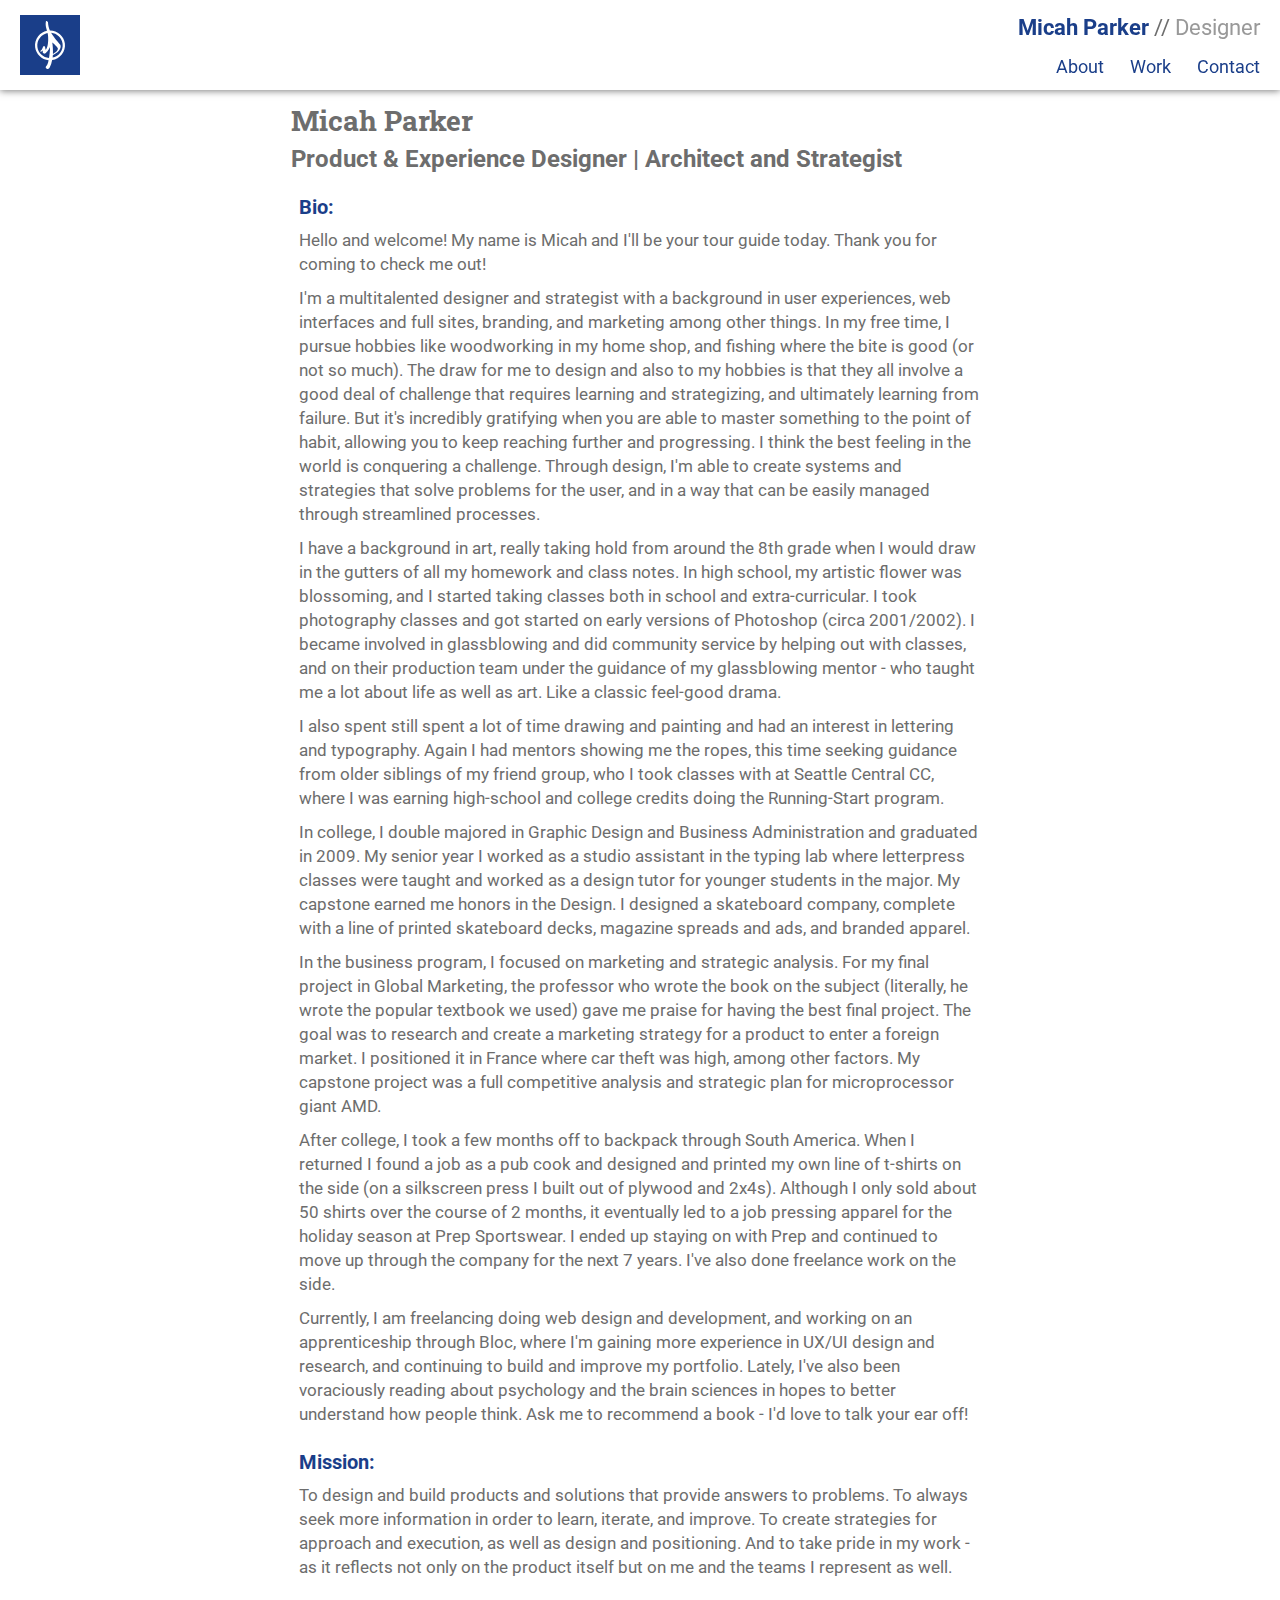
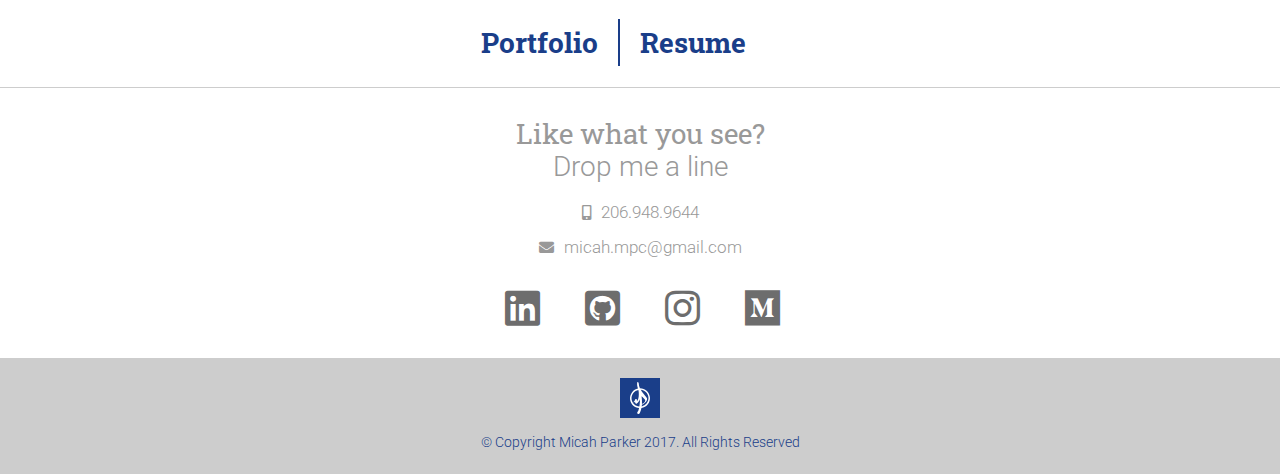
==== about.html @ 751c19dd "added Medium social link and persona image to OD" ====
<!DOCTYPE html>
<html lang="en-US">
<head>
    <meta http-equiv="X-UA-Compatible" content="IE=Edge">
    <meta name="viewport" content="width=device-width,initial-scale=1">
    <meta charset="UTF-8">
    <title>Micah Parker - UX | UI | Visual | Development | Branding</title>
    <link href="https://fonts.googleapis.com/css?family=Roboto+Slab:300,400|Roboto:300,400,400i,700,900" rel="stylesheet">
    <link rel="stylesheet" type="text/css" href="css/normalize.css">
    <link href="css/fontawesome-all.css" rel="stylesheet">
    <link rel="stylesheet" type="text/css" href="css/styles.css">
    <link rel="stylesheet" type="text/css" href="css/portfoliopages.css">
  </head>
<body>
  <nav id="top">
    <div class="navwrap">
      <a href="index.html">
        <img src="assets/images/homepage/mp-logo.svg" alt="@micahmpc">
      </a>
      <div class="navright">
        <a href="index.html"><h3>Micah Parker <span class="grey1 t400">//</span> <span class="grey2 t400">Designer</span></h3></a>
        <ul>
          <li><a href="about.html">About</a></li>
          <li><a href="index.html#work">Work</a></li>
          <li><a href="#contact">Contact</a></li>
        </ul>
      </div>
    </div>
  </nav>
  <div class="container">
    <div class="portfolio_content">
      <section class="content aboutmepage">
        <h4 class="slab">Micah Parker</h4>
        <h5>Product & Experience Designer | Architect and Strategist</h5>

        <h6>Bio:</h6>
        <p>
          Hello and welcome! My name is Micah and I'll be your tour guide today. Thank you for coming to check me out!
        </p>

        <p>
          I'm a multitalented designer and strategist with a background in user experiences, web interfaces and full sites, branding, and marketing among other things. In my free time, I pursue hobbies like woodworking in my home shop, and fishing where the bite is good (or not so much). The draw for me to design and also to my hobbies is that they all involve a good deal of challenge that requires learning and strategizing, and ultimately learning from failure. But it's incredibly gratifying when you are able to master something to the point of habit, allowing you to keep reaching further and progressing. I think the best feeling in the world is conquering a challenge. Through design, I'm able to create systems and strategies that solve problems for the user, and in a way that can be easily managed through streamlined processes.
        </p>
        <p>
          I have a background in art, really taking hold from around the 8th grade when I would draw in the gutters of all my homework and class notes. In high school, my artistic flower was blossoming, and I started taking classes both in school and extra-curricular. I took photography classes and got started on early versions of Photoshop (circa 2001/2002). I became involved in glassblowing and did community service by helping out with classes, and on their production team under the guidance of my glassblowing mentor - who taught me a lot about life as well as art. Like a classic feel-good drama.
        </p>
        <p>
          I also spent still spent a lot of time drawing and painting and had an interest in lettering and typography. Again I had mentors showing me the ropes, this time seeking guidance from older siblings of my friend group, who I took classes with at Seattle Central CC, where I was earning high-school and college credits doing the Running-Start program.
        </p>
        <p>
          In college, I double majored in Graphic Design and Business Administration and graduated in 2009. My senior year I worked as a studio assistant in the typing lab where letterpress classes were taught and worked as a design tutor for younger students in the major. My capstone earned me honors in the Design. I designed a skateboard company, complete with a line of printed skateboard decks, magazine spreads and ads, and branded apparel.
        </p>
        <p>
          In the business program, I focused on marketing and strategic analysis. For my final project in Global Marketing, the professor who wrote the book on the subject (literally, he wrote the popular textbook we used) gave me praise for having the best final project. The goal was to research and create a marketing strategy for a product to enter a foreign market. I positioned it in France where car theft was high, among other factors. My capstone project was a full competitive analysis and strategic plan for microprocessor giant AMD.
        </p>
        <p>
          After college, I took a few months off to backpack through South America. When I returned I found a job as a pub cook and designed and printed my own line of t-shirts on the side (on a silkscreen press I built out of plywood and 2x4s). Although I only sold about 50 shirts over the course of 2 months, it eventually led to a job pressing apparel for the holiday season at Prep Sportswear. I ended up staying on with Prep and continued to move up through the company for the next 7 years. I've also done freelance work on the side.
        </p>
        <p>
          Currently, I am freelancing doing web design and development, and working on an apprenticeship through Bloc, where I'm gaining more experience in UX/UI design and research, and continuing to build and improve my portfolio. Lately, I've also been voraciously reading about psychology and the brain sciences in hopes to better understand how people think. Ask me to recommend a book - I'd love to talk your ear off!
        </p>

        <h6>Mission:</h6>
        <p>
          To design and build products and solutions that provide answers to problems. To always seek more information in order to learn, iterate, and improve. To create strategies for approach and execution, as well as design and positioning. And to take pride in my work - as it reflects not only on the product itself but on me and the teams I represent as well.
        </p>

        <h6 class="slab"><a href="index.html#work">Portfolio</a><a href="assets/images/pages/resume/micahparker_designer.pdf" target="_blank">Resume</a></h6>

      </section>




    </div>




<!-- GLOBAL CONTENT  -->
    <section id="contact">
      <h2><span class="slab" style="font-weight:400;">Like what you see?</span>
      <br>Drop me a line</h2>
      <div class="contact_direct">
        <a href="tel:1-206-948-9644"><i class="fas fa-mobile-alt"></i>206.948.9644</a>
        <a href="mailto:micah.mpc@gmail.com"><i class="fas fa-envelope" aria-hidden="true"></i>micah.mpc@gmail.com</a>
      </div>
      <div class="social_links">
        <a href="https://www.linkedin.com/in/micahmpc/" target="_blank"><i class="fab fa-linkedin fa-sm"></i></a>
        <a href="https://github.com/Micahmpc" target="_blank"><i class="fab fa-github-square"></i></a>
        <a href="https://www.instagram.com/Micahmpc/" target="_blank"><i class="fab fa-instagram"></i></a>
        <a href="https://medium.com/@micah.mpc" target="_blank"><i class="fab fa-medium"></i></a>
      </div>
    </section>

    <footer>
      <img src="assets/images/homepage/mp-logo.svg" alt="@micahmpc">
      <h6>© Copyright Micah Parker 2017. All Rights Reserved</h6>
    </footer>
  </div>

  <!-- Global site tag (gtag.js) - Google Analytics -->
<script async src="https://www.googletagmanager.com/gtag/js?id=UA-111622996-1"></script>
<script>
  window.dataLayer = window.dataLayer || [];
  function gtag(){dataLayer.push(arguments);}
  gtag('js', new Date());

  gtag('config', 'UA-111622996-1');
</script>

</body>
</html>
---- css/styles.css ----
/***** GLOBAL STYLES *****/
html {
  -webkit-font-smoothing: antialiased;
}

body {
  font-family: 'Roboto', 'Arial', sans-serif;
  background-color: #fff;
}

::selection, ::-moz-selection {
  background: #999999;
}

h1 {
  font-size: 2.5rem;
  line-height: 2.5rem;
}

h2 {
  font-size: 1.75rem;
}

h3 {
  font-size: 1.175rem;
}

h4 {
  font-size: 1.375rem;
}

h5 {
  font-size: 1rem;
  line-height: 1.125rem;
}

h6 {
  font-size: 1.25rem;
  line-height: 1.375rem;
}

p {
  font-size: 1.125rem;
  line-height: 1.15rem;
}



/***** MODIFICATION CLASSES *****/
.black {
  color: #000000;
}

.blue {
  color: #000000;
}

.grey1 {
  color: #6D6D6D;
}

.grey2 {
  color: #999999;
}

.grey3 {
  color: #CDCDCD;
}

.t400 {
  font-weight: 400;
}

.slab {
  font-family: 'Roboto Slab', 'Times', serif;
}

.center {
  text-align: center;
  margin: 0 auto;
}


/***** NAVIGATION *****/
nav .navwrap {
  padding: 10px 20px;
  display: block;
  position: fixed;
  z-index: 1000;
  width: 100%;
  box-sizing: border-box;
  box-shadow: 0px 1px 7px rgba(0,0,0,.5);
  height: 60px;
  background-color: #fff;
}

nav .navwrap a {
  display: inline-block;
  color: #1A3E89;
}

nav .navwrap a:hover, .aboutcell a:hover {
  color: #999;
  transition: .125s ease-out;
}

nav .navright {
  float:right;
  text-align: right;
  color: #1A3E89;
  z-index: 2;
}

nav .navright h3 {
  font-weight: 700;
  line-height: 1rem;
}

nav ul {
  list-style: none;
  vertical-align: text-bottom;
  display: block;
  font-weight: 400;
  padding-top: 8px;
}

nav ul li {
  display: inline-block;
  padding-left: 10px;
}

nav a {
  text-decoration: none;
  font-size: .9rem;
  line-height: .6rem;
}

nav .navwrap a img {
  height: 40px;
}



/***** BODY *****/
.container {
  margin:0 auto;
  padding-top: 60px;
}



/***** HERO CELL *****/
#hero {
  background-image: url(../assets/images/homepage/hero-background_mob.jpg);
  background-position: center;
  background-size: cover;
  height: 350px;
  text-align: center;
  color: #1A3E89;
}

#hero h1, #hero h5 {
  text-shadow: 1px 2px 4px #fff;
}

#hero h2 {
  padding-top: 105px;
}

#hero h6 {
  font-weight: 400;
  padding-top: 5px;
  font-size: .9rem;
}

/***** CONTENT CONTAINER *****/
.content-container {
  box-sizing: border-box;
  padding:0;
}

.content-container .hp-section-title {
  text-align: center;
  width: 80%;
  margin:20px auto;
}

.content-container .hp-section-title h3 {
  font-size: 1.5rem;
  font-weight: 400;
  color: #1a3e89;
  padding-bottom: 5px;
}

.content-container .hp-section-title h6 {
  font-weight: 300;
  color: #3d3d3d;
}


/***** ABOUT ME CELL *****/
#about {
  width: 100%;
  border-bottom: 5px solid #fff;
text-align: center;
}

.aboutcell {
  box-sizing: border-box;
  padding: 50px 0 30px;
  color: #6d6d6d;
    display: inline-flex;
    margin: 0 auto;
}

.contact-avatar {
  text-align: center;
}

.contact-avatar img {
  width: 150px;
  text-align: center;
  padding: 0 20px;
  margin: 0 auto 20px;
  border-radius: 100%;
}


/* PORTFOLIO */

#work {
  font-size: 0;

}

#work a {
  text-decoration: none;
}

.workcell {
  background-size: cover;
  border-bottom:5px solid #fff;
  display: inline-flex;
  justify-content: flex-end;
  flex-direction: column;
  width: 100%;
  min-height: 250px;
}

.workcell .workcell-title {
  background-color: rgba(0,0,0,.85);
  color: #ffffff;
  box-sizing: border-box;
  padding: 10px 20px;

}

a.workcell h3:hover {
  color: #cdcdcd;
  transition: .125s ease-out;
}

a.workcell h5:hover {
  color: #999999;
  transition: .125s ease-out;
}

.workcell .workcell-title h3 {
  padding-bottom: 10px;
  font-family: 'Roboto Slab', 'Times', serif;
}

.workcell .workcell-title h5 {
  padding-bottom: 10px;
  font-weight: 400;
  line-height: 1.25rem;
  color: #cdcdcd;
}


/***** TESTIMONIALS *****/
#testimonials {
  text-align: center;
  padding: 30px;
  background-color: #1a3e89;
  color: #999999;
}

#testimonials i {
  font-size: 1.5rem;
}

#testimonials p {
  text-align: center;
  padding: 15px;
  line-height: 1.4rem;
  color: #fff;
  font-style: italic;
}

#testimonials h5, #testimonials h6 {
  color: #fff;
}

#testimonials h5 {
  margin-top: 25px;
  padding-bottom: 10px;
  font-size: 1.25rem;
  font-weight: 400;
}

#testimonials h6 {
  margin-bottom: 15px;
  font-weight: 300;
  font-size: 1rem;
}




/***** CONTACT *****/
#contact {
  background-color: #fff;
  color: #999;
  padding-top: 30px;
  box-sizing: border-box;
  font-size: 0;
}


#contact a {
  color: #999;
  text-decoration: none;
  font-weight: 300;
}

section#contact h2 {
  text-align: center;
  font-weight: 300;
  line-height: 2rem;
  font-size: 1.75rem;
}

.social_links {
  text-align: center;

}

.social_links a {
  height: 50px;
  width: 50px;
  border-radius: 100%;
  display: inline-block;
  margin: 0 10px 30px;
}

.contact_direct {
  text-align: center;
  padding: 20px;
}

.contact_direct a {
  display: block;
  padding-bottom: 15px !important;
  font-size: 1.075rem;
}

.contact_direct a i.fa, .contact_direct a i.fas, .contact_direct a i.fab {
  padding-right: 10px;
  font-size: 15px;
}

.contact_direct a:last-child {
  padding-bottom: 0 !important;
}

.social_links a i.fa, .social_links a i.fab, .social_links a i.fas {
  font-size: 30px;
  padding:10px;
  color: #6d6d6d;
}


/***** FOOTER *****/
footer {
  padding: 20px 0;
  text-align: center;
  background-color: #cdcdcd;
}

footer img {
  margin: 0 auto;
  width: 40px;
  padding-bottom: 10px;
}

footer h6 {
  color: #1a3e89;
  font-weight: 300;
  border: 0;
  font-size: .9rem;
}




/***** RESPONSIVE STYLES *****/
/***** 768px | 1024px *****/


@media screen and (min-width: 768px) {

/* GLOBAL */
h1 {
  font-size: 6rem;
  line-height: 6rem;
}

h2 {
  font-size: 3.25rem;
}

h3 {
  font-size: 1.5rem;
  line-height: 2rem;
}

h4 {
  font-size: 1.75rem;
}

h5 {
  font-size: 1.5rem;
  line-height: 1.5rem;
}

h6 {
  font-size: 1.25rem;
  line-height: 1.375rem;
}

p {
  font-size: 1.075rem;
}



.container {
  padding-top: 90px;
}

nav .navwrap {
  height: 90px;
  padding: 15px 20px;
}

nav .navwrap a img {
  height: 60px;
}

nav .navright h3 {
  line-height: 1.5rem;
  font-size: 1.4rem;
}

nav ul {
  padding-top: 20px;
}

nav ul li {
  padding-left: 22px;
}

nav a {
  font-size: 1.125rem;
}

/* HERO */
#hero {
  background-image: url(../assets/images/homepage/hero-background.jpg);
  background-position: center;
  background-size: cover;
  height: 600px;
  text-align: center;
  color: #1A3E89;
}

#hero h2 {
  padding-top: 160px;
  padding-bottom: 5px;
}

#hero h5 {
  font-size: 2rem;
}

#hero h6 {
  font-weight: 400;
  padding-top: 25px;
}

/* PORTFOLIO */
.content-container {
  margin: 0 auto;
}

.content-container .hp-section-title {
  width: 80%;
  max-width: 800px;
  margin:20px auto;
}

.content-container .hp-section-title h3 {
  padding-bottom: 15px;
  line-height: 2.5rem;
  font-size: 3rem;
}

  #work, #about {
    margin: 0 auto;
  }

  .aboutcell img {
    margin-right: 40px;
    padding: 0;
  }

  .aboutcell {
    margin: 0 auto;
    max-width: 900px;
    padding: 70px 0;
  }

  .aboutleft, .aboutright {
    display: inline-block;
  }

  .aboutcell img {
    width: 280px;
    height: 280px;
  }

  .aboutcell p {
    line-height: 1.5rem;
  }

  .aboutcell a {
    font-size: 1.075rem;
  }

  #work {
    display: grid;
    grid-template-columns: repeat(6, 1fr);
    grid-template-rows: repeat(10, 150px);
    grid-gap: 5px;
    border-bottom: 5px solid #fff;
  }

  .workcell {
    border: 0;
    margin: 0;
    padding: 0;
    filter: grayscale(75%);
    height: auto;
  }

  .workcell:hover {
    filter: grayscale(0%);
    transition: .125s ease-out;
  }



  .workcell .workcell-title {
    bottom: 0;
    left: 0;
    width: 100%;
    box-shadow: none;
  }

  .workcell .workcell-title h5 {
    font-size: 1.125rem;
  }

  .workcell:nth-child(1) {
    grid-column-end: span 6;
    grid-row-end: span 3;
  }

  .workcell:nth-child(2) {
    grid-column-end: span 3;
    grid-row-end: span 2;
  }

  .workcell:nth-child(3) {
    grid-column-end: span 3;
    grid-row-end: span 2;
  }

  .workcell:nth-child(4) {
    grid-column-end: span 4;
    grid-row-end: span 3;
  }

  .workcell:nth-child(5) {
    grid-column-end: span 2;
    grid-row-end: span 3;
  }

  .workcell:nth-child(6) {
    grid-column-end: span 2;
    grid-row-end: span 2;
  }

  .workcell:nth-child(7) {
    grid-column-end: span 4;
    grid-row-end: span 2;
  }





.bottom-content {
  font-size: 0;
  display: table-cell;
  height: 100%;
  vertical-align: middle;
}

/* TESTIMONIALS */
#testimonials {
  text-align: center;
  padding: 40px;
  width: 50%;
  box-sizing: border-box;
  font-size: 0;
  display: inline-block;
}

#testimonials p {
  padding: 8% 40px;
  line-height: 1.75rem;
}

#testimonials h5 {
  padding-bottom: 5px;
}

/* CONTACT */
#contact {
  vertical-align: top;
  box-sizing: border-box;
  display: inline-flex;
  width: 50%;
  font-size: 0;
  height: auto;
  align-items: center;
  justify-content: center;
  padding-top: 140px;
}

.social_links a {
  height: 50px;
  width: 50px;
  border-radius: 100%;
  display: inline-block;
  margin: 0 15px;
}

.social_links a i.fa, .social_links a i.fab, .social_links a i.fas {
  font-size: 40px;
  padding:10px;
  color: #6d6d6d;
}

section#contact h2 {
  line-height: 2rem;

}

footer h6 {
  font-size: .9rem;
}

}

@media screen and (min-width: 1040px) {
  #contact {
    padding-top: 90px
  }
}

@media screen and (min-width: 1200px) {
  #contact {
    padding-top: 70px
  }
}
---- css/portfoliopages.css ----
/* MODS TO GLOBAL */
section#contact {
  border-top: 1px solid #cdcdcd;
}

/* PORTFOLIO PAGE STYLES*/
.portfolio_content section.content.aboutmepage h6:last-of-type {
  margin: 50px 20px 30px;
  text-align: center;
}

.portfolio_content section.aboutmepage h6 a {
  padding: 5px 20px !important;
  border-right: 2px solid #1a3e89;
}

.portfolio_content section.aboutmepage h6 a:last-child {
  border-right: none;
}

.portfolio_content section.content {
  max-width: 800px;
  margin: 0 auto;
}

.portfolio_content .hero h2, .portfolio_content .hero h3  {
  text-align: center;
  color: #fff;
  font-weight: 300;
}

.portfolio_content .hero h2 {
  padding-bottom: 2px;
  font-weight: 700;
}

.portfolio_content section.hero {
  background-size: cover !important;
  padding:  60px 40px;
}

.portfolio_content section.hero .title {
  padding: 30px 0;
}

.portfolio_content section.hero .title h3 i {
  padding-top: 10px;
}

.portfolio_content section.hero .title h3 a {
  color: #fff;
  font-size: 30px;
}

.portfolio_content section.hero .title h3 a:hover {
  color: #1a3e89;
  transition: .125s ease-out;
}

.portfolio_content section.hero .title p {
  color: #999999;
  text-align: center;
  padding-top: 5px;
  font-size: .9rem;
}

.portfolio_content section.content h4 {
  width: 90%;
  margin:30px auto 0;
  color: #6d6d6d;
  text-align: left;
}

.portfolio_content section.content h4:first-of-type {
  margin:15px auto 0;
}

.portfolio_content section.content h5 {
  width: 90%;
  margin:10px auto 20px;
  color: #6d6d6d;
  text-align: left;
}

.portfolio_content section.content h6 {
  text-align: left;
  width: 85%;
  color: #1a3e89;
  margin: 25px auto 0;
}

.portfolio_content section.content p {
  width: 85%;
  margin:10px auto;
  line-height: 1.5rem;
  color: #6d6d6d;
  text-align: left;
}

.portfolio_content section.content p a {
  color: #1a3e89;
  text-decoration: none;
  font-weight: 700;
}

.portfolio_content section.content p a:hover {
  color: #999;
  transition: .125s ease-out;
}

.portfolio_content section.content ul {
  color: #6d6d6d;
  width: 75%;
  margin: 15px auto;
  line-height: 1.5rem;
  font-size: .8rem;
}

.portfolio_content section.content ul li {
  list-style: none;
  padding-bottom: 15px;
}

.portfolio_content section.content ul li::before {
  color: #1a3e89;
  content: "■";
  padding-right: 1.5rem;
  position: relative;
  top: -3px;

}



.portfolio_content section.content h5.quotable {
  font-style: italic;
  width: 75%;
  margin: 15px auto 40px;
  text-align: center;
  color: #999;
  line-height: 1.5rem;
}

.portfolio_content section.content h5.quotable i {
padding: 10px;
display: block;
}

.portfolio_content section.content .project-image{
  width: 100%;
  text-align: center;
  padding: 50px 15px;
  box-sizing: border-box;
}

.portfolio_content section.content .project-image img {
  width: 100%;
  box-shadow: 2px 5px 7px #cdcdcd;
}

.portfolio_content section.content .device-mockup {
  text-align: center;
  margin: 50px 0;
}

.portfolio_content section.content .device-mockup img, .portfolio_content section.content .illustration-mockup img {
  width: 94%;
}


  .portfolio_content section.content .device-mockup i, .portfolio_content section.content .project-image i, .portfolio_content section.content .illustration-mockup i {
    display: block;
    font-size: 2rem;
    padding-top: 5px;
  }

  .portfolio_content section.content .device-mockup p.dropbox-link, .portfolio_content section.content .project-image p.dropbox-link, .portfolio_content section.content .illustration-mockup p.dropbox-link {
    text-align: center;
    font-weight: 300 !important;
    padding-top: 20px;
    font-size: 1.375rem;
  }

.portfolio_content section.content .illustration-mockup img:first-of-type, .portfolio_content section.content .illustration-mockup img:nth-of-type(5) {
  padding-top: 50px;
}

.portfolio_content section.content h6.project-link {
text-align: center;
padding: 15px 0;
display: block;
font-size: 1.5rem;
}

.portfolio_content section.content h6 a {
  color: #1A3E89;
  font-weight: 700;
  text-decoration: none;
  text-align: center;
  font-size: 1.25rem;
  padding: 30px 0 30px;
}

.portfolio_content .project-flow-nav {
  display: flex;
  justify-content: space-between;
  margin: 15px 20px 0;
}

.portfolio_content .project-flow-nav h6 {
  font-size: 1rem;
}

.portfolio_content .project-flow-nav-bottom {
  margin: 15px 20px;
}

.portfolio_content .project-flow-nav a {
  text-decoration: none;
  color: #1a3e89;
  font-weight: 400;
}

.portfolio_content .project-flow-nav a:hover {
  color: #999999;
  transition: .125s ease-out;
}

.portfolio_content .project-flow-nav h6 i {
  position: relative;
  top: 1px;
}

.portfolio_content .project-flow-nav h6:first-child i:last-child {
  padding-right: 8px;
}

.portfolio_content .project-flow-nav h6:last-child i:first-child {
  padding-left: 8px;
}

.portfolio_content section.content a:hover {
  color: #999999;
  transition: .125s ease-out;
}




/***** RESPONSIVE STYLES *****/
/***** 768px | 1024px *****/


@media screen and (min-width: 768px) {

/* MODS TO GLOBAL */
  section#contact {
    width: 100%;
    margin-top: 30px;
    padding: 30px 0;
    border-top: 1px solid #cdcdcd;
    display: block;
  }

/* PORTFOLIO */

.portfolio_content section.aboutmepage {
  max-width: 775px;
}

  .portfolio_content section.hero {
    background-size: cover !important;
    padding:  230px 40px;
    height: 700px;
    box-sizing: border-box;
  }

  .portfolio_content .hero h2, .portfolio_content .hero h3  {
    font-weight: 400;
  }

  .portfolio_content section.hero .title p {
    padding-top: 20px;
    font-size: 1.075rem;
  }

  .portfolio_content section.hero .title h3 i {
    padding-top: 30px;
  }

  .portfolio_content section.hero .title h3 a {
    color: #fff;
    font-size: 40px;
  }

  .portfolio_content section.content p {
    width: 88%;
    }

  .portfolio_content section.content p a {
    text-align: center;
    padding: 20px 0;
  }

  .portfolio_content section.content h5.quotable {
    line-height: 2.125rem;
    margin: 30px auto 70px;
  }

  .portfolio_content section.content .project-image{
    width: 100%;
    text-align: center;
    padding: 70px 30px;
    box-sizing: border-box;
  }

  .portfolio_content section.content .project-image img {
    width: 90%;
  }

  .portfolio_content section.content .device-mockup {
    text-align: center;
    margin: 70px 0;
  }

  .portfolio_content section.content .device-mockup img {
    width: 94%;
  }

  .portfolio_content section.content .device-mockup p.dropbox-link, .portfolio_content section.content .project-image p.dropbox-link, .portfolio_content section.content .illustration-mockup p.dropbox-link {
    text-align: center;
    padding-top: 30px;
  }

  .portfolio_content section.content .illustration-mockup {
    width: 100%;
    text-align: center;
  }

  .portfolio_content section.content .illustration-mockup img {
    max-width: 700px;
    margin: 0 auto;
  }

  .portfolio_content section.content .illustration-mockup img:first-of-type, .portfolio_content section.content .illustration-mockup img:nth-of-type(5) {
    padding-top: 80px;
  }

  .portfolio_content section.content h6 {
    width: 88%;
  }

  .portfolio_content section.content h6 a {
    font-size: 1.75rem;
    line-height: 1.75rem;
    text-align: center;
  }

  .portfolio_content .project-flow-nav {
    margin: 15px auto 30px;
    max-width: 760px;
    text-align: center;
  }


}
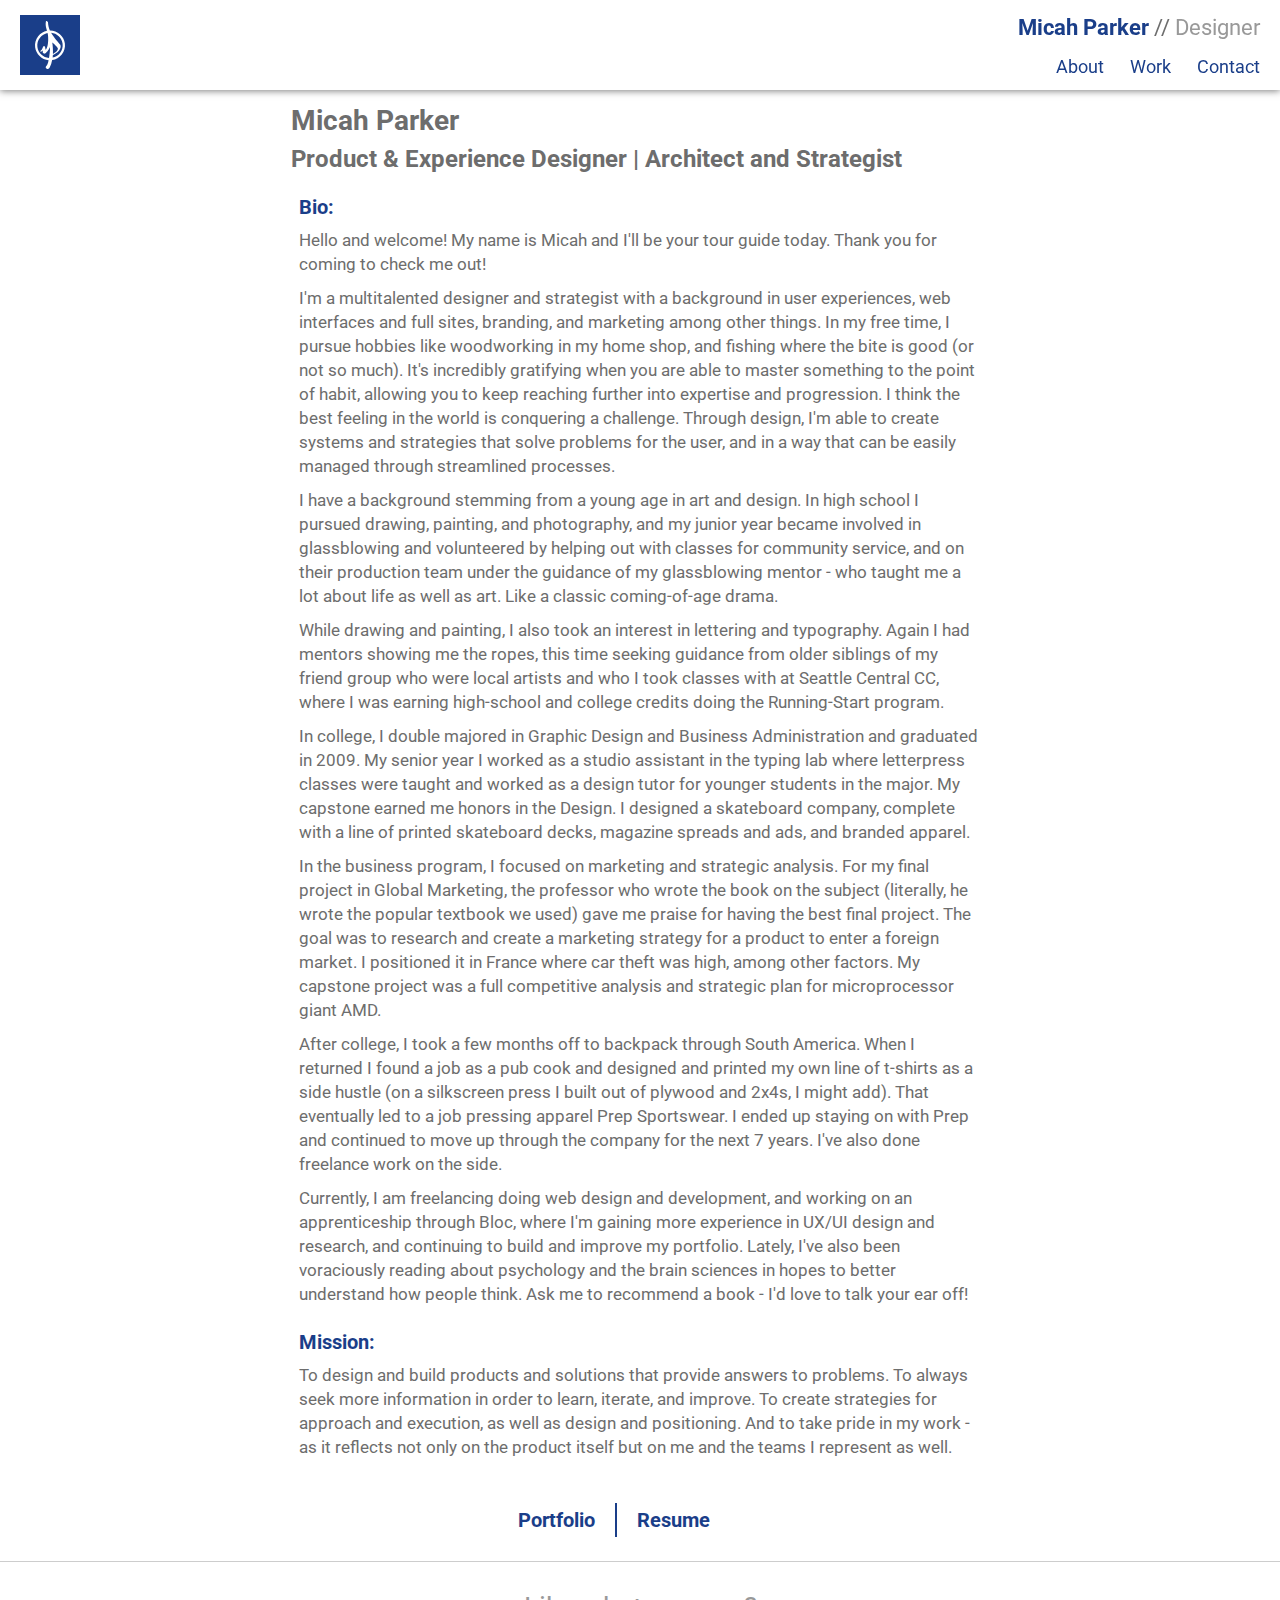
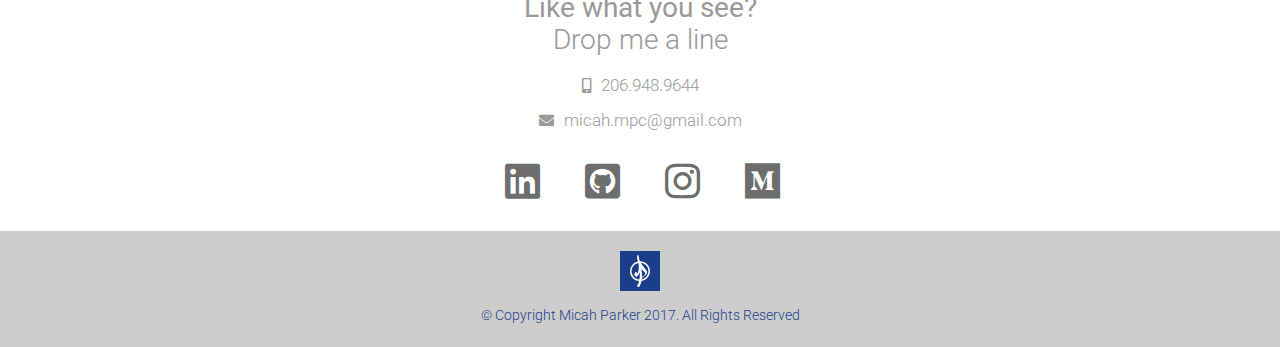
==== commit af00d038: "updates 2.6.18" ====
--- a/about.html
+++ b/about.html
@@ -5,7 +5,7 @@
     <meta name="viewport" content="width=device-width,initial-scale=1">
     <meta charset="UTF-8">
     <title>Micah Parker - UX | UI | Visual | Development | Branding</title>
-    <link href="https://fonts.googleapis.com/css?family=Roboto+Slab:300,400|Roboto:300,400,400i,700,900" rel="stylesheet">
+    <link href="https://fonts.googleapis.com/css?family=Roboto:300,400,400i,700,900" rel="stylesheet">
     <link rel="stylesheet" type="text/css" href="css/normalize.css">
     <link href="css/fontawesome-all.css" rel="stylesheet">
     <link rel="stylesheet" type="text/css" href="css/styles.css">
@@ -30,7 +30,7 @@
   <div class="container">
     <div class="portfolio_content">
       <section class="content aboutmepage">
-        <h4 class="slab">Micah Parker</h4>
+        <h4>Micah Parker</h4>
         <h5>Product & Experience Designer | Architect and Strategist</h5>
 
         <h6>Bio:</h6>
@@ -39,13 +39,13 @@
         </p>
 
         <p>
-          I'm a multitalented designer and strategist with a background in user experiences, web interfaces and full sites, branding, and marketing among other things. In my free time, I pursue hobbies like woodworking in my home shop, and fishing where the bite is good (or not so much). The draw for me to design and also to my hobbies is that they all involve a good deal of challenge that requires learning and strategizing, and ultimately learning from failure. But it's incredibly gratifying when you are able to master something to the point of habit, allowing you to keep reaching further and progressing. I think the best feeling in the world is conquering a challenge. Through design, I'm able to create systems and strategies that solve problems for the user, and in a way that can be easily managed through streamlined processes.
+          I'm a multitalented designer and strategist with a background in user experiences, web interfaces and full sites, branding, and marketing among other things. In my free time, I pursue hobbies like woodworking in my home shop, and fishing where the bite is good (or not so much). It's incredibly gratifying when you are able to master something to the point of habit, allowing you to keep reaching further into expertise and progression. I think the best feeling in the world is conquering a challenge. Through design, I'm able to create systems and strategies that solve problems for the user, and in a way that can be easily managed through streamlined processes.
         </p>
         <p>
-          I have a background in art, really taking hold from around the 8th grade when I would draw in the gutters of all my homework and class notes. In high school, my artistic flower was blossoming, and I started taking classes both in school and extra-curricular. I took photography classes and got started on early versions of Photoshop (circa 2001/2002). I became involved in glassblowing and did community service by helping out with classes, and on their production team under the guidance of my glassblowing mentor - who taught me a lot about life as well as art. Like a classic feel-good drama.
+          I have a background stemming from a young age in art and design. In high school I pursued drawing, painting, and photography, and my junior year became involved in glassblowing and volunteered by helping out with classes for community service, and on their production team under the guidance of my glassblowing mentor - who taught me a lot about life as well as art. Like a classic coming-of-age drama.
         </p>
         <p>
-          I also spent still spent a lot of time drawing and painting and had an interest in lettering and typography. Again I had mentors showing me the ropes, this time seeking guidance from older siblings of my friend group, who I took classes with at Seattle Central CC, where I was earning high-school and college credits doing the Running-Start program.
+          While drawing and painting, I also took an interest in lettering and typography. Again I had mentors showing me the ropes, this time seeking guidance from older siblings of my friend group who were local artists and who I took classes with at Seattle Central CC, where I was earning high-school and college credits doing the Running-Start program.
         </p>
         <p>
           In college, I double majored in Graphic Design and Business Administration and graduated in 2009. My senior year I worked as a studio assistant in the typing lab where letterpress classes were taught and worked as a design tutor for younger students in the major. My capstone earned me honors in the Design. I designed a skateboard company, complete with a line of printed skateboard decks, magazine spreads and ads, and branded apparel.
@@ -54,7 +54,7 @@
           In the business program, I focused on marketing and strategic analysis. For my final project in Global Marketing, the professor who wrote the book on the subject (literally, he wrote the popular textbook we used) gave me praise for having the best final project. The goal was to research and create a marketing strategy for a product to enter a foreign market. I positioned it in France where car theft was high, among other factors. My capstone project was a full competitive analysis and strategic plan for microprocessor giant AMD.
         </p>
         <p>
-          After college, I took a few months off to backpack through South America. When I returned I found a job as a pub cook and designed and printed my own line of t-shirts on the side (on a silkscreen press I built out of plywood and 2x4s). Although I only sold about 50 shirts over the course of 2 months, it eventually led to a job pressing apparel for the holiday season at Prep Sportswear. I ended up staying on with Prep and continued to move up through the company for the next 7 years. I've also done freelance work on the side.
+          After college, I took a few months off to backpack through South America. When I returned I found a job as a pub cook and designed and printed my own line of t-shirts as a side hustle (on a silkscreen press I built out of plywood and 2x4s, I might add). That eventually led to a job pressing apparel Prep Sportswear. I ended up staying on with Prep and continued to move up through the company for the next 7 years. I've also done freelance work on the side.
         </p>
         <p>
           Currently, I am freelancing doing web design and development, and working on an apprenticeship through Bloc, where I'm gaining more experience in UX/UI design and research, and continuing to build and improve my portfolio. Lately, I've also been voraciously reading about psychology and the brain sciences in hopes to better understand how people think. Ask me to recommend a book - I'd love to talk your ear off!
@@ -65,7 +65,7 @@
           To design and build products and solutions that provide answers to problems. To always seek more information in order to learn, iterate, and improve. To create strategies for approach and execution, as well as design and positioning. And to take pride in my work - as it reflects not only on the product itself but on me and the teams I represent as well.
         </p>
 
-        <h6 class="slab"><a href="index.html#work">Portfolio</a><a href="assets/images/pages/resume/micahparker_designer.pdf" target="_blank">Resume</a></h6>
+        <h6><a href="index.html#work">Portfolio</a><a href="assets/images/pages/resume/micahparker_designer.pdf" target="_blank">Resume</a></h6>
 
       </section>
 
@@ -79,7 +79,7 @@
 
 <!-- GLOBAL CONTENT  -->
     <section id="contact">
-      <h2><span class="slab" style="font-weight:400;">Like what you see?</span>
+      <h2><span style="font-weight:400;">Like what you see?</span>
       <br>Drop me a line</h2>
       <div class="contact_direct">
         <a href="tel:1-206-948-9644"><i class="fas fa-mobile-alt"></i>206.948.9644</a>
--- a/css/styles.css
+++ b/css/styles.css
@@ -69,10 +69,6 @@
 
 .t400 {
   font-weight: 400;
-}
-
-.slab {
-  font-family: 'Roboto Slab', 'Times', serif;
 }
 
 .center {
@@ -154,7 +150,7 @@
   background-image: url(../assets/images/homepage/hero-background_mob.jpg);
   background-position: center;
   background-size: cover;
-  height: 350px;
+  height: 275px;
   text-align: center;
   color: #1A3E89;
 }
@@ -164,7 +160,7 @@
 }
 
 #hero h2 {
-  padding-top: 105px;
+  padding-top: 75px;
 }
 
 #hero h6 {
@@ -267,7 +263,6 @@
 
 .workcell .workcell-title h3 {
   padding-bottom: 10px;
-  font-family: 'Roboto Slab', 'Times', serif;
 }
 
 .workcell .workcell-title h5 {
@@ -480,13 +475,13 @@
   background-image: url(../assets/images/homepage/hero-background.jpg);
   background-position: center;
   background-size: cover;
-  height: 600px;
+  height: 400px;
   text-align: center;
   color: #1A3E89;
 }
 
 #hero h2 {
-  padding-top: 160px;
+  padding-top: 85px;
   padding-bottom: 5px;
 }
 
@@ -553,7 +548,9 @@
     grid-template-columns: repeat(6, 1fr);
     grid-template-rows: repeat(10, 150px);
     grid-gap: 5px;
-    border-bottom: 5px solid #fff;
+    border-bottom: 20px solid #fff;
+    margin-left: 20px;
+    margin-right: 20px;
   }
 
   .workcell {
--- a/css/portfoliopages.css
+++ b/css/portfoliopages.css
@@ -270,8 +270,8 @@
 
   .portfolio_content section.hero {
     background-size: cover !important;
-    padding:  230px 40px;
-    height: 700px;
+    padding:  95px 40px;
+    height: 400px;
     box-sizing: border-box;
   }
 
@@ -351,8 +351,8 @@
   }
 
   .portfolio_content section.content h6 a {
-    font-size: 1.75rem;
-    line-height: 1.75rem;
+    font-size: 1.25rem;
+    line-height: 1.25rem;
     text-align: center;
   }
 
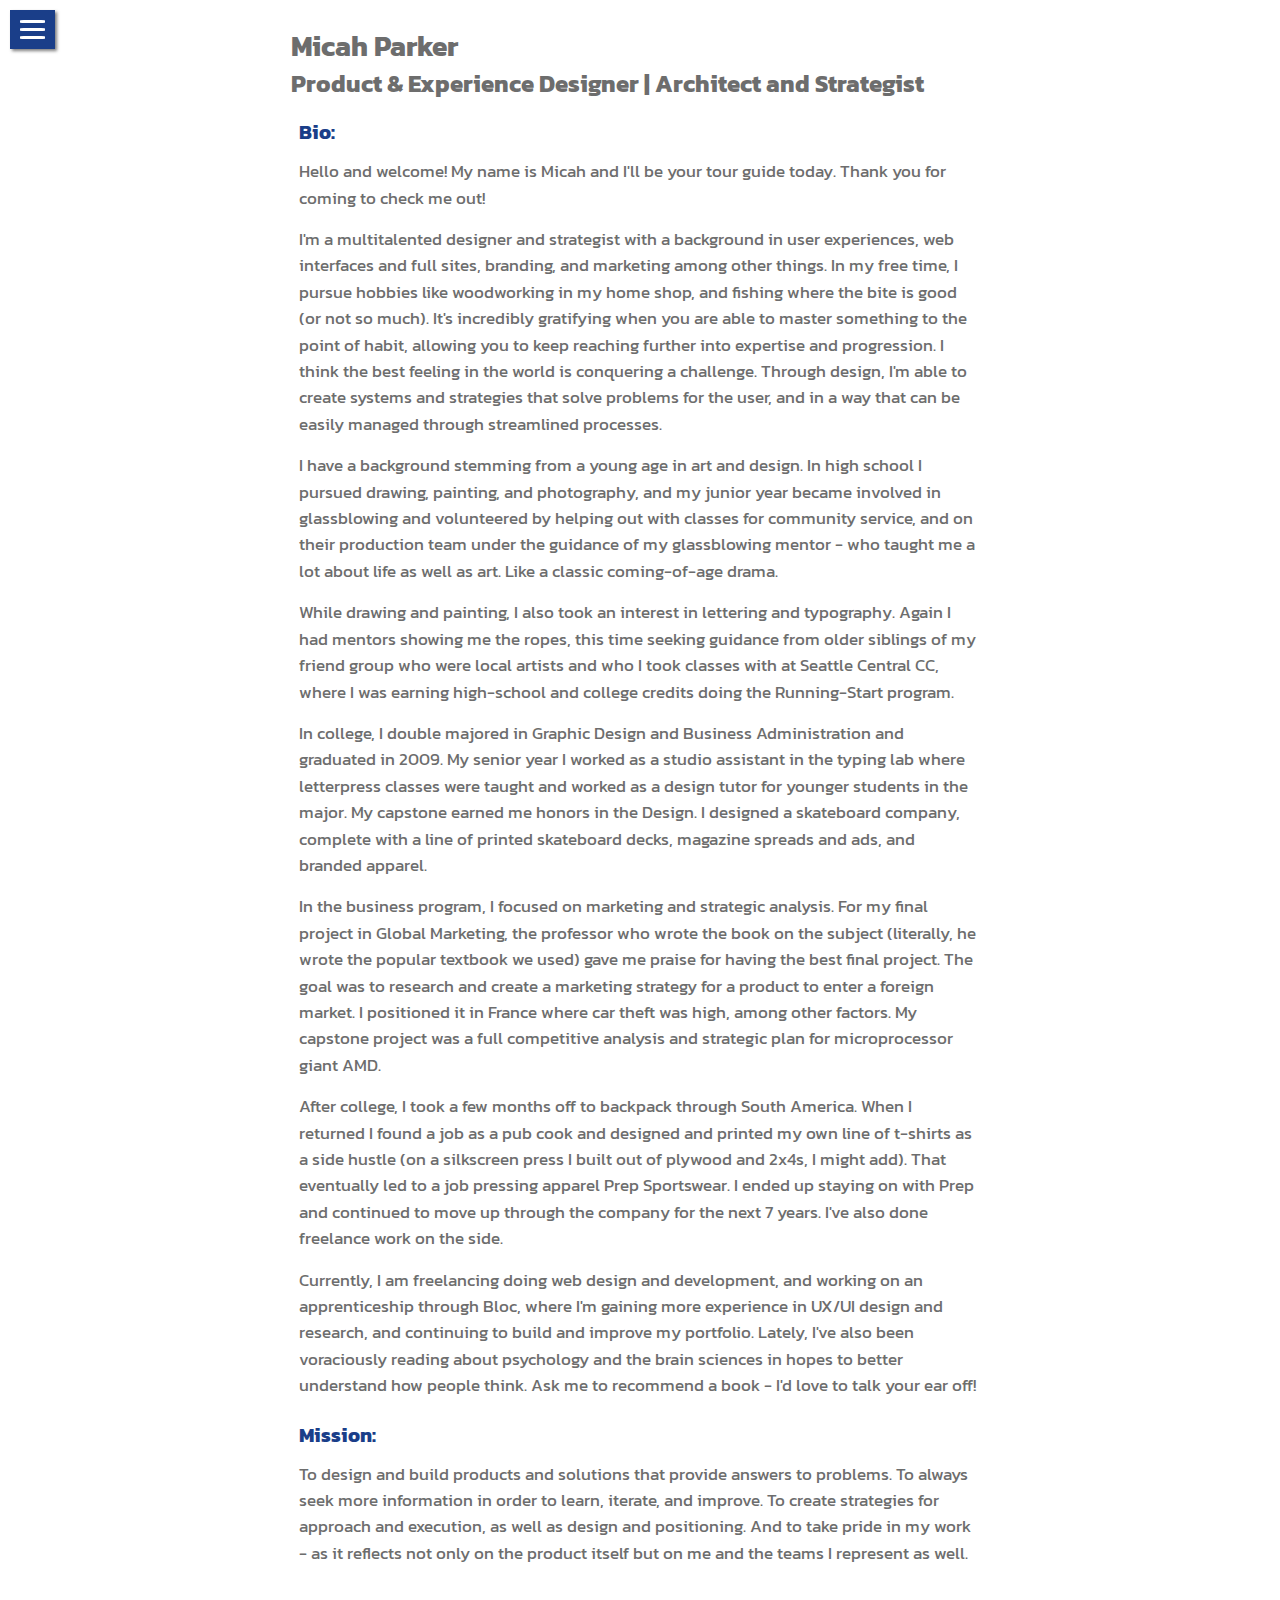
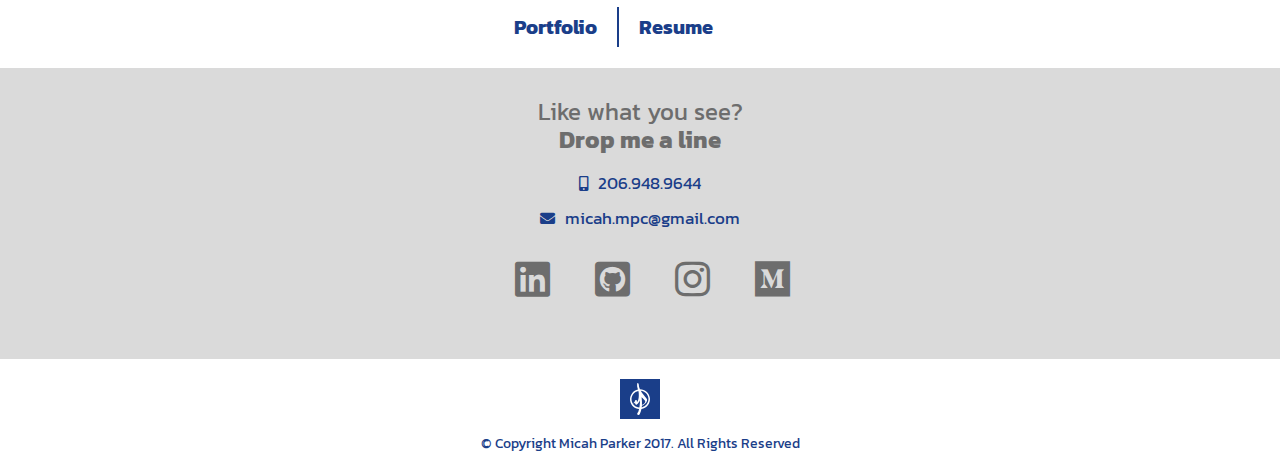
==== commit 70b082d2: "new nav menu" ====
--- a/about.html
+++ b/about.html
@@ -5,28 +5,33 @@
     <meta name="viewport" content="width=device-width,initial-scale=1">
     <meta charset="UTF-8">
     <title>Micah Parker - UX | UI | Visual | Development | Branding</title>
-    <link href="https://fonts.googleapis.com/css?family=Roboto:300,400,400i,700,900" rel="stylesheet">
+    <link href="https://fonts.googleapis.com/css?family=Kanit:200,300,300i,400,500" rel="stylesheet">
     <link rel="stylesheet" type="text/css" href="css/normalize.css">
     <link href="css/fontawesome-all.css" rel="stylesheet">
     <link rel="stylesheet" type="text/css" href="css/styles.css">
     <link rel="stylesheet" type="text/css" href="css/portfoliopages.css">
   </head>
 <body>
+  <!-- Hamburger Nav -->
   <nav id="top">
-    <div class="navwrap">
-      <a href="index.html">
-        <img src="assets/images/homepage/mp-logo.svg" alt="@micahmpc">
-      </a>
-      <div class="navright">
-        <a href="index.html"><h3>Micah Parker <span class="grey1 t400">//</span> <span class="grey2 t400">Designer</span></h3></a>
-        <ul>
-          <li><a href="about.html">About</a></li>
-          <li><a href="index.html#work">Work</a></li>
-          <li><a href="#contact">Contact</a></li>
-        </ul>
-      </div>
+    <div id="topNav" class="navigation">
+      <span id="closebtn" onclick="navToggle()">
+          <span class="line1"></span>
+          <span class="line2"></span>
+          <span class="line3"></span>
+      </span>
+      <ul class="menulist">
+        <li><a class="menuitems" href="index.html"><img src="assets/images/homepage/mp-logo.svg" alt=""></a></li>
+        <li><a class="menuitems" href="about.html" onClick="window.location.reload()">ABOUT</a></li>
+        <li><a class="menuitems" href="index.html#work">PORTFOLIO</a></li>
+        <li><a class="menuitems" target="_blank" href="assets/images/pages/resume/micahparker_designer.pdf">RESUME</a></li>
+
+      </ul>
     </div>
   </nav>
+  <div id="shadowboxer">
+  </div>
+  <!-- Content -->
   <div class="container">
     <div class="portfolio_content">
       <section class="content aboutmepage">
@@ -99,6 +104,9 @@
     </footer>
   </div>
 
+
+  <script src="scripts/projects.js"></script>
+  <script src="scripts/global.js"></script>
   <!-- Global site tag (gtag.js) - Google Analytics -->
 <script async src="https://www.googletagmanager.com/gtag/js?id=UA-111622996-1"></script>
 <script>
--- a/css/styles.css
+++ b/css/styles.css
@@ -1,10 +1,11 @@
 /***** GLOBAL STYLES *****/
+
 html {
   -webkit-font-smoothing: antialiased;
 }
 
 body {
-  font-family: 'Roboto', 'Arial', sans-serif;
+  font-family: 'Kanit', 'Arial', sans-serif;
   background-color: #fff;
 }
 
@@ -76,9 +77,18 @@
   margin: 0 auto;
 }
 
+.nomobile {
+  display: none;
+}
+
+.nodesk {display: inherit;}
+
+
+
+
 
 /***** NAVIGATION *****/
-nav .navwrap {
+/* nav .navwrap {
   padding: 10px 20px;
   display: block;
   position: fixed;
@@ -96,7 +106,7 @@
 }
 
 nav .navwrap a:hover, .aboutcell a:hover {
-  color: #999;
+  color: #b4b4b4;
   transition: .125s ease-out;
 }
 
@@ -134,40 +144,165 @@
 nav .navwrap a img {
   height: 40px;
 }
+ */
+
+
+/***** HAMBURGER NAVIGATION **/
+
+@import url(https://fonts.googleapis.com/css?family=Lato:400,300,700,900);
+
+
+body {
+    transition: background-color .5s;
+}
+
+.navigation {
+    width: 100%;
+      margin: 0 auto;
+    position: fixed;
+    z-index: 100000;
+    top: 0;
+    left: 0;
+    background-color: none;
+    overflow: hidden;
+    transition: all 0.4s ease-in-out;
+    padding-top: 0px;
+}
+
+.navigation a {
+    text-decoration: none;
+}
+
+.navigation ul {
+  padding-top: 165px;
+  text-align:center;
+  list-style:none;
+
+}
+
+
+.menulist {
+  padding-top:5px;
+}
+
+.line1, .line2, .line3 {
+  margin-top:5px;
+  background-color:#fff;
+  width:25px;
+  height:3px;
+  display:block;
+  position:relative;
+  opacity:1.0;
+  border-radius:15%;
+  transition: all .3s;
+}
+
+.line1 {
+  margin-top: 0;
+}
+
+.line1.active {
+  transform: rotate(270deg);
+  opacity:0.0;
+  background-color:#999999;
+  top:5px;
+}
+
+.line2.active {
+  transform: rotate(45deg);
+  background-color:#999999;
+}
+
+.line3.active {
+  transform: rotate(-45deg);
+  background-color:#999999;
+  top:-7px;
+}
+
+.menuitems {
+    padding-bottom:30px;
+    text-decoration: none;
+    list-style:none;
+    font-weight: 300;
+    font-size: 24px;
+    display: inline-block;
+    position:relative;
+    text-align:center;
+    color: #fff;
+    opacity:0.0;
+    transition: all .5s ease-in-out;
+}
+
+.menuitems:after {
+  content:'';
+  display:block;
+  width: 0;
+  height: 1px;
+  background: #fff;
+  transition: width .2s;
+}
+
+.menuitems:hover::after {
+    width:100%;
+}
+
+#closebtn {
+    padding: 10px;
+    box-sizing: border-box;
+    background-color: #1a3e89;
+    position: absolute;
+    text-decoration:none;
+    top: 10px;
+    left: 10px;
+    font-size: 36px !important;
+    z-index:1000000;
+    color:#fff;
+    cursor:pointer;
+    trainsition:background-position .3s;
+    box-shadow: 2px 2px 3px rgba(0,0,0,.5);
+}
+
+#shadowboxer {
+  display: none;
+  position: fixed;
+  top: 0;
+  bottom: 0;
+  left: 0;
+  right: 0;
+  z-index: 10000;
+}
+
+nav img {
+  width: 60px;
+  height: auto;
+}
+
+/***** END HAMBURGER NAVIGATION **/
 
 
 
 /***** BODY *****/
 .container {
   margin:0 auto;
-  padding-top: 60px;
+  /* padding-top: 60px; */
 }
 
 
 
 /***** HERO CELL *****/
 #hero {
-  background-image: url(../assets/images/homepage/hero-background_mob.jpg);
+  background-image: url(../assets/images/homepage/hero-background_1.jpg);
   background-position: center;
   background-size: cover;
-  height: 275px;
-  text-align: center;
-  color: #1A3E89;
-}
-
-#hero h1, #hero h5 {
-  text-shadow: 1px 2px 4px #fff;
+  height: 100%;
+  text-align: center;
+  color: #fff;
 }
 
 #hero h2 {
   padding-top: 75px;
 }
 
-#hero h6 {
-  font-weight: 400;
-  padding-top: 5px;
-  font-size: .9rem;
-}
 
 /***** CONTENT CONTAINER *****/
 .content-container {
@@ -182,7 +317,7 @@
 }
 
 .content-container .hp-section-title h3 {
-  font-size: 1.5rem;
+  font-size: 2rem;
   font-weight: 400;
   color: #1a3e89;
   padding-bottom: 5px;
@@ -252,12 +387,12 @@
 }
 
 a.workcell h3:hover {
-  color: #cdcdcd;
+  color: #b4b4b4;
   transition: .125s ease-out;
 }
 
 a.workcell h5:hover {
-  color: #999999;
+  color: #b4b4b4;
   transition: .125s ease-out;
 }
 
@@ -276,9 +411,9 @@
 /***** TESTIMONIALS *****/
 #testimonials {
   text-align: center;
-  padding: 30px;
   background-color: #1a3e89;
   color: #999999;
+  width: 100%;
 }
 
 #testimonials i {
@@ -301,7 +436,7 @@
   margin-top: 25px;
   padding-bottom: 10px;
   font-size: 1.25rem;
-  font-weight: 400;
+  font-weight: 700;
 }
 
 #testimonials h6 {
@@ -315,38 +450,41 @@
 
 /***** CONTACT *****/
 #contact {
-  background-color: #fff;
-  color: #999;
-  padding-top: 30px;
+  background-color: #dadada;
+  color: #6d6d6d;
+  padding-top: 60px;
   box-sizing: border-box;
   font-size: 0;
+  padding-bottom: 60px;
 }
 
 
 #contact a {
-  color: #999;
+  color: #1a3e89;
   text-decoration: none;
-  font-weight: 300;
+  font-weight: 400;
 }
 
 section#contact h2 {
   text-align: center;
-  font-weight: 300;
-  line-height: 2rem;
-  font-size: 1.75rem;
+  font-weight: 700;
+  line-height: 1.5rem;
+  font-size: 1.525rem;
 }
 
 .social_links {
   text-align: center;
-
+  display: flex;
+  justify-content: space-around;
+  max-width: 300px;
+  margin: 0 auto;
 }
 
 .social_links a {
   height: 50px;
   width: 50px;
   border-radius: 100%;
-  display: inline-block;
-  margin: 0 10px 30px;
+  margin-bottom: 30px;
 }
 
 .contact_direct {
@@ -370,17 +508,16 @@
 }
 
 .social_links a i.fa, .social_links a i.fab, .social_links a i.fas {
-  font-size: 30px;
+  font-size: 40px;
   padding:10px;
   color: #6d6d6d;
 }
-
 
 /***** FOOTER *****/
 footer {
   padding: 20px 0;
   text-align: center;
-  background-color: #cdcdcd;
+  background-color: #fff;
 }
 
 footer img {
@@ -391,7 +528,7 @@
 
 footer h6 {
   color: #1a3e89;
-  font-weight: 300;
+  font-weight: 400;
   border: 0;
   font-size: .9rem;
 }
@@ -407,7 +544,7 @@
 
 /* GLOBAL */
 h1 {
-  font-size: 6rem;
+  font-size: 6.5rem;
   line-height: 6rem;
 }
 
@@ -438,11 +575,17 @@
   font-size: 1.075rem;
 }
 
-
-
-.container {
+.nomobile {
+    display: inherit;
+}
+
+.nodesk {
+  display: none;
+}
+
+/* .container {
   padding-top: 90px;
-}
+} */
 
 nav .navwrap {
   height: 90px;
@@ -455,43 +598,45 @@
 
 nav .navright h3 {
   line-height: 1.5rem;
-  font-size: 1.4rem;
+  font-size: 1.25rem;
 }
 
 nav ul {
   padding-top: 20px;
 }
 
-nav ul li {
-  padding-left: 22px;
-}
-
 nav a {
   font-size: 1.125rem;
 }
 
 /* HERO */
+
 #hero {
-  background-image: url(../assets/images/homepage/hero-background.jpg);
-  background-position: center;
+  background-image: url(../assets/images/homepage/hero-background_1.jpg);
+  text-align: center;
+  color: #fff;
+  height:600px;
   background-size: cover;
-  height: 400px;
-  text-align: center;
-  color: #1A3E89;
-}
-
-#hero h2 {
-  padding-top: 85px;
+}
+
+#hero h1 {
+  text-shadow: 6px 6px 10px rgba(0,0,0,.75);
+}
+
+#hero h3 {
+  padding-top: 186px;
   padding-bottom: 5px;
+  text-transform: uppercase;
+  font-size: 1.125rem;
 }
 
 #hero h5 {
-  font-size: 2rem;
-}
-
-#hero h6 {
-  font-weight: 400;
-  padding-top: 25px;
+  font-size: 1.5rem;
+  padding-top: 10px;
+  font-weight: 300;
+  max-width: 645px;
+  margin: 0 auto;
+  line-height: 2rem;
 }
 
 /* PORTFOLIO */
@@ -502,7 +647,7 @@
 .content-container .hp-section-title {
   width: 80%;
   max-width: 800px;
-  margin:20px auto;
+  margin:100px auto 30px;
 }
 
 .content-container .hp-section-title h3 {
@@ -547,10 +692,11 @@
     display: grid;
     grid-template-columns: repeat(6, 1fr);
     grid-template-rows: repeat(10, 150px);
-    grid-gap: 5px;
-    border-bottom: 20px solid #fff;
-    margin-left: 20px;
-    margin-right: 20px;
+    grid-gap: 2px;
+    margin-bottom: 100px;
+    margin-left: auto;
+    margin-right: auto;
+    max-width: 94%;
   }
 
   .workcell {
@@ -622,22 +768,28 @@
   font-size: 0;
   display: table-cell;
   height: 100%;
+  width: 100%;
   vertical-align: middle;
 }
 
 /* TESTIMONIALS */
 #testimonials {
   text-align: center;
-  padding: 40px;
-  width: 50%;
+  position:absolute;
+  left: 0;
+  right: 0;
   box-sizing: border-box;
   font-size: 0;
   display: inline-block;
-}
-
-#testimonials p {
-  padding: 8% 40px;
+  padding: 100px 0;
+  background-color:#1a3e89;
+}
+
+#testimonials .testimonials p {
+  padding: 40px 15%;
   line-height: 1.75rem;
+  max-width: 800px;
+  margin: 0 auto;
 }
 
 #testimonials h5 {
@@ -654,7 +806,12 @@
   height: auto;
   align-items: center;
   justify-content: center;
-  padding-top: 140px;
+  padding-top: 160px;
+  padding-bottom: 0;
+}
+
+.social_links {
+  padding-bottom: 30px;
 }
 
 .social_links a {
@@ -668,11 +825,10 @@
 .social_links a i.fa, .social_links a i.fab, .social_links a i.fas {
   font-size: 40px;
   padding:10px;
-  color: #6d6d6d;
 }
 
 section#contact h2 {
-  line-height: 2rem;
+  line-height: 1.75rem;
 
 }
 
@@ -684,12 +840,17 @@
 
 @media screen and (min-width: 1040px) {
   #contact {
-    padding-top: 90px
+    padding-top: 120px
   }
 }
 
 @media screen and (min-width: 1200px) {
   #contact {
-    padding-top: 70px
-  }
-}
+    padding-top: 80px
+  }
+
+  #work {
+    width: 94%;
+    max-width: 1400px;
+  }
+}
--- a/css/portfoliopages.css
+++ b/css/portfoliopages.css
@@ -1,6 +1,8 @@
 /* MODS TO GLOBAL */
-section#contact {
-  border-top: 1px solid #cdcdcd;
+.fixed-nav {
+  position: fixed;
+  top:0;
+  z-index: 1000;
 }
 
 /* PORTFOLIO PAGE STYLES*/
@@ -62,6 +64,53 @@
   text-align: center;
   padding-top: 5px;
   font-size: .9rem;
+}
+
+.section-nav-push {
+  height:70px;
+}
+
+.portfolio_content .page-nav-block {
+  width: 100%;
+  background-color: #1a3e89;
+  padding: 20px 0;
+  margin-bottom: 40px;
+}
+
+.portfolio_content .page-nav {
+  display: flex;
+  margin:0 auto;
+  justify-content: space-around;
+  max-width: 650px;
+}
+
+.portfolio_content .page-nav-block p {
+  color:#b4b4b4;
+  font-weight: 300;
+  font-size: 1.125rem;
+  position: relative;
+  top: 2px;
+}
+
+.page-nav {
+  padding: 0 10px;
+}
+
+.portfolio_content .page-nav a {
+  color:#b4b4b4;
+  font-weight: 400;
+  text-decoration: none;
+  font-size: 1rem;
+  line-height: 1.5rem;
+}
+
+.portfolio_content .page-nav a:hover {
+  color:#ffffff;
+  transition: .125s ease-out;
+}
+
+.portfolio_content .page-nav a:active, {
+  color:#b4b4b4;
 }
 
 .portfolio_content section.content h4 {
@@ -72,7 +121,7 @@
 }
 
 .portfolio_content section.content h4:first-of-type {
-  margin:15px auto 0;
+  margin:30px auto 0;
 }
 
 .portfolio_content section.content h5 {
@@ -91,8 +140,8 @@
 
 .portfolio_content section.content p {
   width: 85%;
-  margin:10px auto;
-  line-height: 1.5rem;
+  margin:15px auto 10px;
+  line-height: 1.65rem;
   color: #6d6d6d;
   text-align: left;
 }
@@ -104,16 +153,16 @@
 }
 
 .portfolio_content section.content p a:hover {
-  color: #999;
+  color: #b4b4b4;
   transition: .125s ease-out;
 }
 
 .portfolio_content section.content ul {
   color: #6d6d6d;
-  width: 75%;
+  width: 85%;
   margin: 15px auto;
   line-height: 1.5rem;
-  font-size: .8rem;
+  font-size: 1rem;
 }
 
 .portfolio_content section.content ul li {
@@ -127,7 +176,15 @@
   padding-right: 1.5rem;
   position: relative;
   top: -3px;
-
+  z-index: -10;
+
+}
+
+.study {
+  border-left: 5px solid #1a3e89;
+  width: 88%;
+  margin: 0 auto;
+  font-style: italic;
 }
 
 
@@ -149,7 +206,7 @@
 .portfolio_content section.content .project-image{
   width: 100%;
   text-align: center;
-  padding: 50px 15px;
+  padding: 20px 15px;
   box-sizing: border-box;
 }
 
@@ -201,49 +258,71 @@
   padding: 30px 0 30px;
 }
 
-.portfolio_content .project-flow-nav {
+.portfolio_content section.content a:hover {
+  color: #b4b4b4;
+  transition: .125s ease-out;
+}
+
+
+/***** Next Project Block *****/
+.next-proj-block {
+  background-color: #1a3e89;
+  padding: 20px 20px 80px;
+  margin-top: 40px;
+}
+
+.next-proj-block .cell {
   display: flex;
   justify-content: space-between;
-  margin: 15px 20px 0;
-}
-
-.portfolio_content .project-flow-nav h6 {
+}
+
+.next-proj-block a {
+  color: #fff;
+  text-decoration: none;
+  font-weight: 400;
+}
+
+
+
+a .last-proj, a .next-proj {
+  max-width: 150px;
+  margin:0 auto;
+}
+
+a .last-proj, a .next-proj {
+  max-width: 150px;
+  margin:0 auto;
+}
+
+a .last-proj i, a .next-proj i {
+  font-size: .8rem;
+}
+
+a .last-proj h3, a .next-proj h3 {
+  font-size: 1.075rem;
+  font-weight: 400;
+  line-height: 1rem;
+}
+
+a .last-proj h3:hover, a .next-proj h3:hover {
+  color: #b4b4b4;
+  transition: .125s ease-out;
+}
+
+a .last-proj h6, a .next-proj h6 {
   font-size: 1rem;
-}
-
-.portfolio_content .project-flow-nav-bottom {
-  margin: 15px 20px;
-}
-
-.portfolio_content .project-flow-nav a {
-  text-decoration: none;
-  color: #1a3e89;
-  font-weight: 400;
-}
-
-.portfolio_content .project-flow-nav a:hover {
-  color: #999999;
-  transition: .125s ease-out;
-}
-
-.portfolio_content .project-flow-nav h6 i {
-  position: relative;
-  top: 1px;
-}
-
-.portfolio_content .project-flow-nav h6:first-child i:last-child {
-  padding-right: 8px;
-}
-
-.portfolio_content .project-flow-nav h6:last-child i:first-child {
-  padding-left: 8px;
-}
-
-.portfolio_content section.content a:hover {
-  color: #999999;
-  transition: .125s ease-out;
-}
-
+  color: #b4b4b4;
+}
+
+a .last-proj p, a .next-proj p {
+  font-size: .8rem;
+  color: #b4b4b4;
+  padding-top: 5px;
+}
+
+a .next-proj {
+  text-align: right;
+}
 
 
 
@@ -256,9 +335,7 @@
 /* MODS TO GLOBAL */
   section#contact {
     width: 100%;
-    margin-top: 30px;
     padding: 30px 0;
-    border-top: 1px solid #cdcdcd;
     display: block;
   }
 
@@ -275,7 +352,7 @@
     box-sizing: border-box;
   }
 
-  .portfolio_content .hero h2, .portfolio_content .hero h3  {
+.portfolio_content .hero h3  {
     font-weight: 400;
   }
 
@@ -293,6 +370,10 @@
     font-size: 40px;
   }
 
+  .portfolio_content .page-nav h5 {
+    display: inherit;
+  }
+
   .portfolio_content section.content p {
     width: 88%;
     }
@@ -310,7 +391,7 @@
   .portfolio_content section.content .project-image{
     width: 100%;
     text-align: center;
-    padding: 70px 30px;
+    padding:30px;
     box-sizing: border-box;
   }
 
@@ -320,7 +401,7 @@
 
   .portfolio_content section.content .device-mockup {
     text-align: center;
-    margin: 70px 0;
+    margin: 30px 0;
   }
 
   .portfolio_content section.content .device-mockup img {
@@ -356,11 +437,16 @@
     text-align: center;
   }
 
-  .portfolio_content .project-flow-nav {
-    margin: 15px auto 30px;
-    max-width: 760px;
-    text-align: center;
-  }
-
-
-}
+  a .last-proj, a .next-proj {
+    max-width: 400px;
+    margin:0 auto;
+  }
+
+  .next-proj-block .cell {
+    justify-content: space-between;
+    max-width: 740px;
+    margin: 0 auto;
+  }
+
+
+}
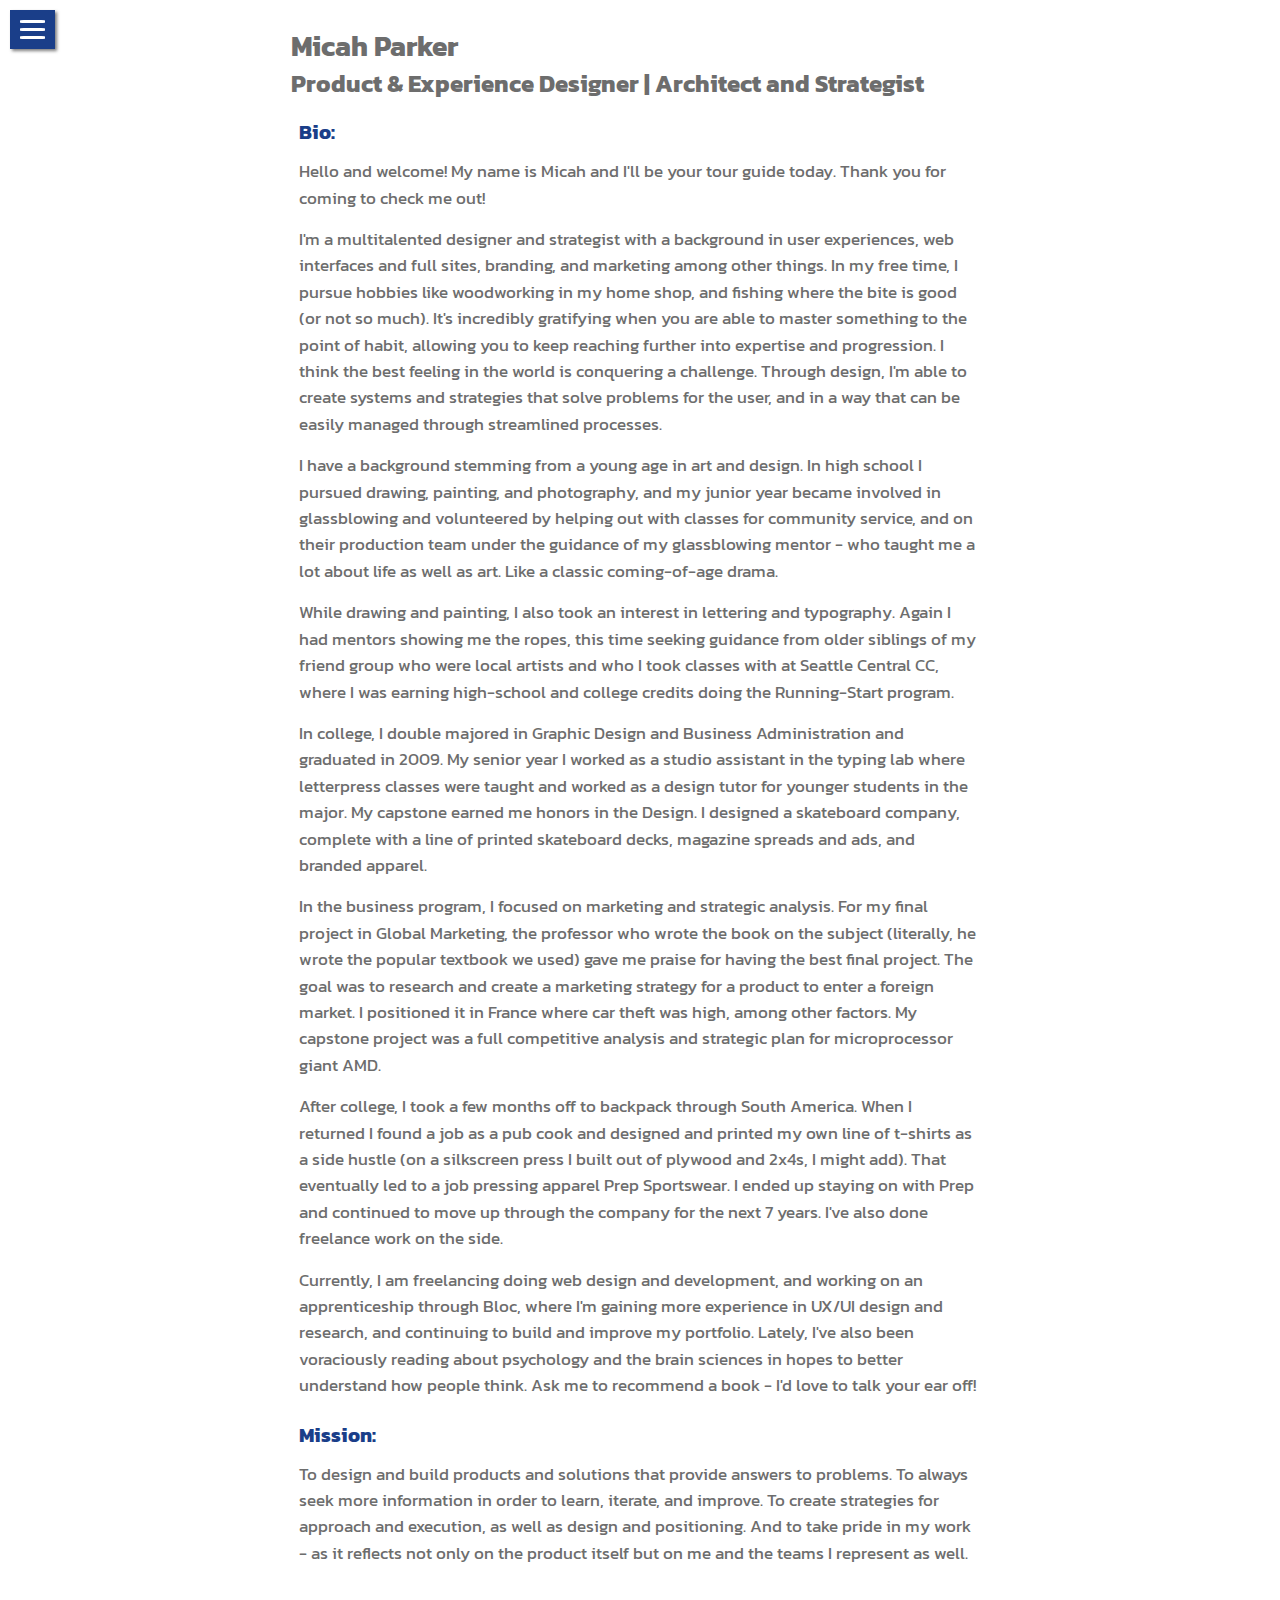
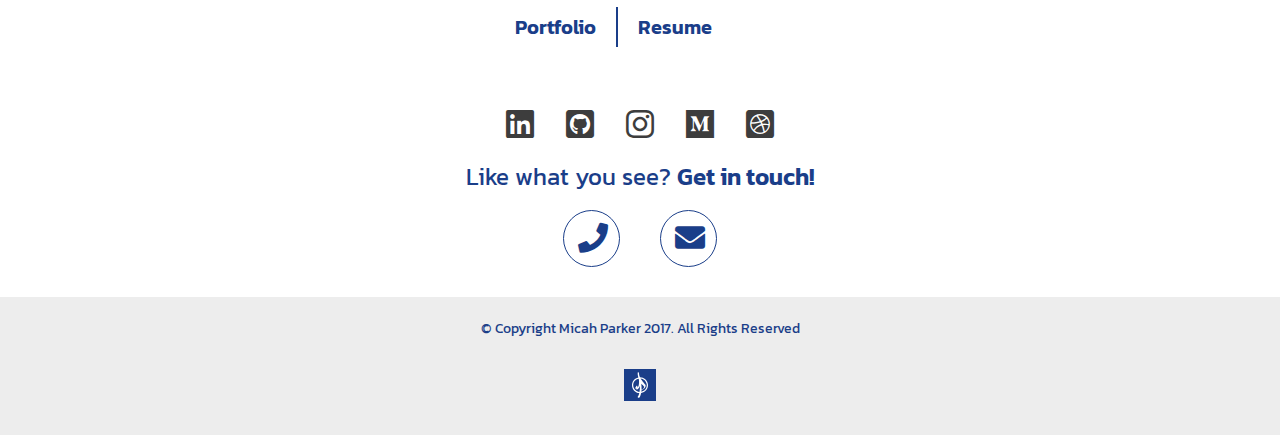
==== commit 2e41a360: "page style updates" ====
--- a/about.html
+++ b/about.html
@@ -84,25 +84,36 @@
 
 <!-- GLOBAL CONTENT  -->
     <section id="contact">
-      <h2><span style="font-weight:400;">Like what you see?</span>
-      <br>Drop me a line</h2>
-      <div class="contact_direct">
-        <a href="tel:1-206-948-9644"><i class="fas fa-mobile-alt"></i>206.948.9644</a>
-        <a href="mailto:micah.mpc@gmail.com"><i class="fas fa-envelope" aria-hidden="true"></i>micah.mpc@gmail.com</a>
-      </div>
-      <div class="social_links">
-        <a href="https://www.linkedin.com/in/micahmpc/" target="_blank"><i class="fab fa-linkedin fa-sm"></i></a>
-        <a href="https://github.com/Micahmpc" target="_blank"><i class="fab fa-github-square"></i></a>
-        <a href="https://www.instagram.com/Micahmpc/" target="_blank"><i class="fab fa-instagram"></i></a>
-        <a href="https://medium.com/@micah.mpc" target="_blank"><i class="fab fa-medium"></i></a>
+      <div class="contact">
+        <div class="social_links">
+          <a href="https://www.linkedin.com/in/micahmpc/" target="_blank"><i class="fab fa-linkedin fa-sm"></i></a>
+          <a href="https://github.com/Micahmpc" target="_blank"><i class="fab fa-github-square"></i></a>
+          <a href="https://www.instagram.com/Micahmpc/" target="_blank"><i class="fab fa-instagram"></i></a>
+          <a href="https://medium.com/@micah.mpc" target="_blank"><i class="fab fa-medium"></i></a>
+          <a href="https://dribbble.com/micahmpc" target="_blank"><i class="fab fa-dribbble-square"></i></a>
+        </div>
+
+        <div class="contact_direct">
+          <h2>Like what you see? <span style="font-weight: 600;">Get in touch!</span></h2>
+          <div class="contact_direct_cell">
+            <a href="tel:1-206-948-9644">
+              <i class="fas fa-phone"></i>
+            </a>
+          </div>
+          <div class="contact_direct_cell">
+            <a href="mailto:micah.mpc@gmail.com">
+              <i class="fas fa-envelope"></i>
+            </a>
+          </div>
+        </div>
       </div>
     </section>
+  </div>
 
     <footer>
+      <h6>© Copyright Micah Parker 2017. All Rights Reserved</h6>
       <img src="assets/images/homepage/mp-logo.svg" alt="@micahmpc">
-      <h6>© Copyright Micah Parker 2017. All Rights Reserved</h6>
     </footer>
-  </div>
 
 
   <script src="scripts/projects.js"></script>
--- a/css/styles.css
+++ b/css/styles.css
@@ -118,7 +118,7 @@
 }
 
 nav .navright h3 {
-  font-weight: 700;
+  font-weight: 600;
   line-height: 1rem;
 }
 
@@ -148,8 +148,6 @@
 
 
 /***** HAMBURGER NAVIGATION **/
-
-@import url(https://fonts.googleapis.com/css?family=Lato:400,300,700,900);
 
 
 body {
@@ -204,18 +202,18 @@
 .line1.active {
   transform: rotate(270deg);
   opacity:0.0;
-  background-color:#999999;
+  background-color:#cdcdcd;
   top:5px;
 }
 
 .line2.active {
   transform: rotate(45deg);
-  background-color:#999999;
+  background-color:#cdcdcd;
 }
 
 .line3.active {
   transform: rotate(-45deg);
-  background-color:#999999;
+  background-color:#cdcdcd;
   top:-7px;
 }
 
@@ -326,6 +324,8 @@
 .content-container .hp-section-title h6 {
   font-weight: 300;
   color: #3d3d3d;
+  max-width: 500px;
+  margin: 0 auto;
 }
 
 
@@ -352,7 +352,7 @@
   width: 150px;
   text-align: center;
   padding: 0 20px;
-  margin: 0 auto 20px;
+  margin: 0 auto;
   border-radius: 100%;
 }
 
@@ -436,7 +436,7 @@
   margin-top: 25px;
   padding-bottom: 10px;
   font-size: 1.25rem;
-  font-weight: 700;
+  font-weight: 600;
 }
 
 #testimonials h6 {
@@ -450,7 +450,7 @@
 
 /***** CONTACT *****/
 #contact {
-  background-color: #dadada;
+  background-color: #fff;
   color: #6d6d6d;
   padding-top: 60px;
   box-sizing: border-box;
@@ -467,9 +467,19 @@
 
 section#contact h2 {
   text-align: center;
-  font-weight: 700;
+  font-weight: 400;
   line-height: 1.5rem;
-  font-size: 1.525rem;
+  font-size: 1.5rem;
+  color: #1a3e89;
+}
+
+section#contact .contact_direct_cell h2 {
+  display: inline-block;
+}
+
+section#contact i {
+  font-size: 30px;
+  display: inline-block;
 }
 
 .social_links {
@@ -481,49 +491,69 @@
 }
 
 .social_links a {
-  height: 50px;
-  width: 50px;
   border-radius: 100%;
-  margin-bottom: 30px;
+}
+
+section#contact .social_links i {
+  font-size: 35px;
 }
 
 .contact_direct {
   text-align: center;
-  padding: 20px;
+}
+
+.contact_direct_cell {
+  margin: 0 auto;
+  display: inline-block;
+}
+
+.contact_direct_cell a {
+    padding: 10px;
+    text-align: center;
+    margin: 0 20px;
+}
+
+.contact_direct_cell .fas {
+  line-height: 1.9rem;
+  position: relative;
+  top: 2px;
+  right: -1px;
 }
 
 .contact_direct a {
   display: block;
-  padding-bottom: 15px !important;
   font-size: 1.075rem;
-}
-
-.contact_direct a i.fa, .contact_direct a i.fas, .contact_direct a i.fab {
-  padding-right: 10px;
-  font-size: 15px;
-}
-
-.contact_direct a:last-child {
-  padding-bottom: 0 !important;
-}
-
-.social_links a i.fa, .social_links a i.fab, .social_links a i.fas {
+  border: 1px solid #1a3e89;
+  border-radius: 50%;
+  width: 35px;
+  height: 35px;
+}
+
+.contact_direct h2:first-child {
+  padding:20px 60px;
+}
+
+.social_links a i {
   font-size: 40px;
-  padding:10px;
-  color: #6d6d6d;
+  color: #3d3d3d;
+}
+
+.social_links a i:hover {
+  color: #999999;
+  transition: .125s ease-out;
 }
 
 /***** FOOTER *****/
 footer {
-  padding: 20px 0;
-  text-align: center;
-  background-color: #fff;
+  padding: 20px 0 30px;
+  text-align: center;
+  background-color: #ededed;
 }
 
 footer img {
   margin: 0 auto;
-  width: 40px;
-  padding-bottom: 10px;
+  width: 32px;
+  padding-top: 30px;
 }
 
 footer h6 {
@@ -691,7 +721,7 @@
   #work {
     display: grid;
     grid-template-columns: repeat(6, 1fr);
-    grid-template-rows: repeat(10, 150px);
+    grid-template-rows: repeat(8, 150px);
     grid-gap: 2px;
     margin-bottom: 100px;
     margin-left: auto;
@@ -732,31 +762,21 @@
 
   .workcell:nth-child(2) {
     grid-column-end: span 3;
-    grid-row-end: span 2;
+    grid-row-end: span 3;
   }
 
   .workcell:nth-child(3) {
     grid-column-end: span 3;
-    grid-row-end: span 2;
+    grid-row-end: span 3;
   }
 
   .workcell:nth-child(4) {
     grid-column-end: span 4;
-    grid-row-end: span 3;
+    grid-row-end: span 2;
   }
 
   .workcell:nth-child(5) {
     grid-column-end: span 2;
-    grid-row-end: span 3;
-  }
-
-  .workcell:nth-child(6) {
-    grid-column-end: span 2;
-    grid-row-end: span 2;
-  }
-
-  .workcell:nth-child(7) {
-    grid-column-end: span 4;
     grid-row-end: span 2;
   }
 
@@ -766,7 +786,6 @@
 
 .bottom-content {
   font-size: 0;
-  display: table-cell;
   height: 100%;
   width: 100%;
   vertical-align: middle;
@@ -775,14 +794,11 @@
 /* TESTIMONIALS */
 #testimonials {
   text-align: center;
-  position:absolute;
-  left: 0;
-  right: 0;
   box-sizing: border-box;
   font-size: 0;
-  display: inline-block;
   padding: 100px 0;
   background-color:#1a3e89;
+  width: 100%;
 }
 
 #testimonials .testimonials p {
@@ -800,36 +816,28 @@
 #contact {
   vertical-align: top;
   box-sizing: border-box;
-  display: inline-flex;
-  width: 50%;
   font-size: 0;
   height: auto;
   align-items: center;
   justify-content: center;
-  padding-top: 160px;
-  padding-bottom: 0;
-}
-
-.social_links {
-  padding-bottom: 30px;
-}
+  padding: 40px 0;
+}
+
 
 .social_links a {
-  height: 50px;
-  width: 50px;
   border-radius: 100%;
   display: inline-block;
-  margin: 0 15px;
-}
-
-.social_links a i.fa, .social_links a i.fab, .social_links a i.fas {
-  font-size: 40px;
-  padding:10px;
+  padding: 10px 15px;
 }
 
 section#contact h2 {
-  line-height: 1.75rem;
-
+  line-height: 1.25rem;
+  position: relative;
+  top: -3px;
+}
+
+section#contact .social_links a i {
+  font-size: 32px;
 }
 
 footer h6 {
@@ -838,16 +846,8 @@
 
 }
 
-@media screen and (min-width: 1040px) {
-  #contact {
-    padding-top: 120px
-  }
-}
 
 @media screen and (min-width: 1200px) {
-  #contact {
-    padding-top: 80px
-  }
 
   #work {
     width: 94%;
--- a/css/portfoliopages.css
+++ b/css/portfoliopages.css
@@ -33,7 +33,7 @@
 
 .portfolio_content .hero h2 {
   padding-bottom: 2px;
-  font-weight: 700;
+  font-weight: 600;
 }
 
 .portfolio_content section.hero {
@@ -149,7 +149,7 @@
 .portfolio_content section.content p a {
   color: #1a3e89;
   text-decoration: none;
-  font-weight: 700;
+  font-weight: 600;
 }
 
 .portfolio_content section.content p a:hover {
@@ -191,6 +191,7 @@
 
 .portfolio_content section.content h5.quotable {
   font-style: italic;
+  font-weight: 400;
   width: 75%;
   margin: 15px auto 40px;
   text-align: center;
@@ -251,7 +252,7 @@
 
 .portfolio_content section.content h6 a {
   color: #1A3E89;
-  font-weight: 700;
+  font-weight: 600;
   text-decoration: none;
   text-align: center;
   font-size: 1.25rem;
@@ -419,7 +420,7 @@
   }
 
   .portfolio_content section.content .illustration-mockup img {
-    max-width: 700px;
+    max-width: 600px;
     margin: 0 auto;
   }
 
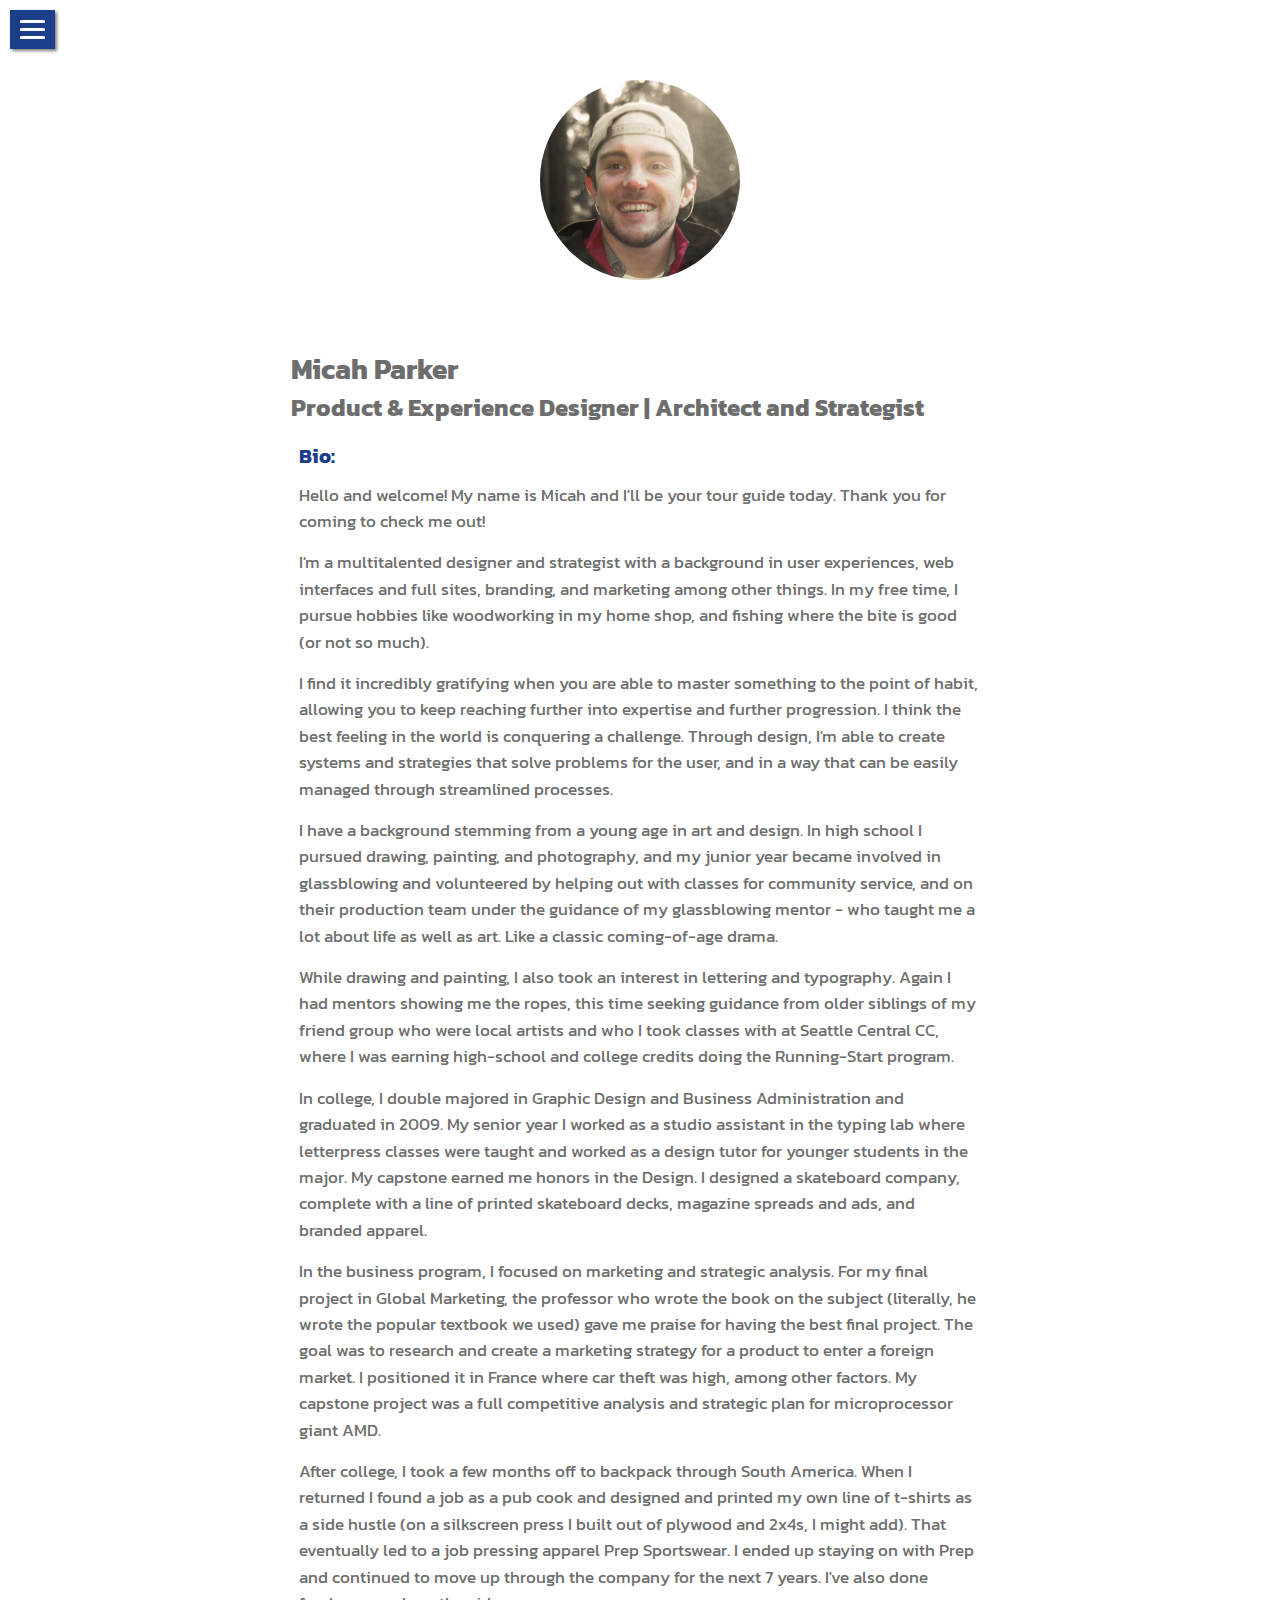
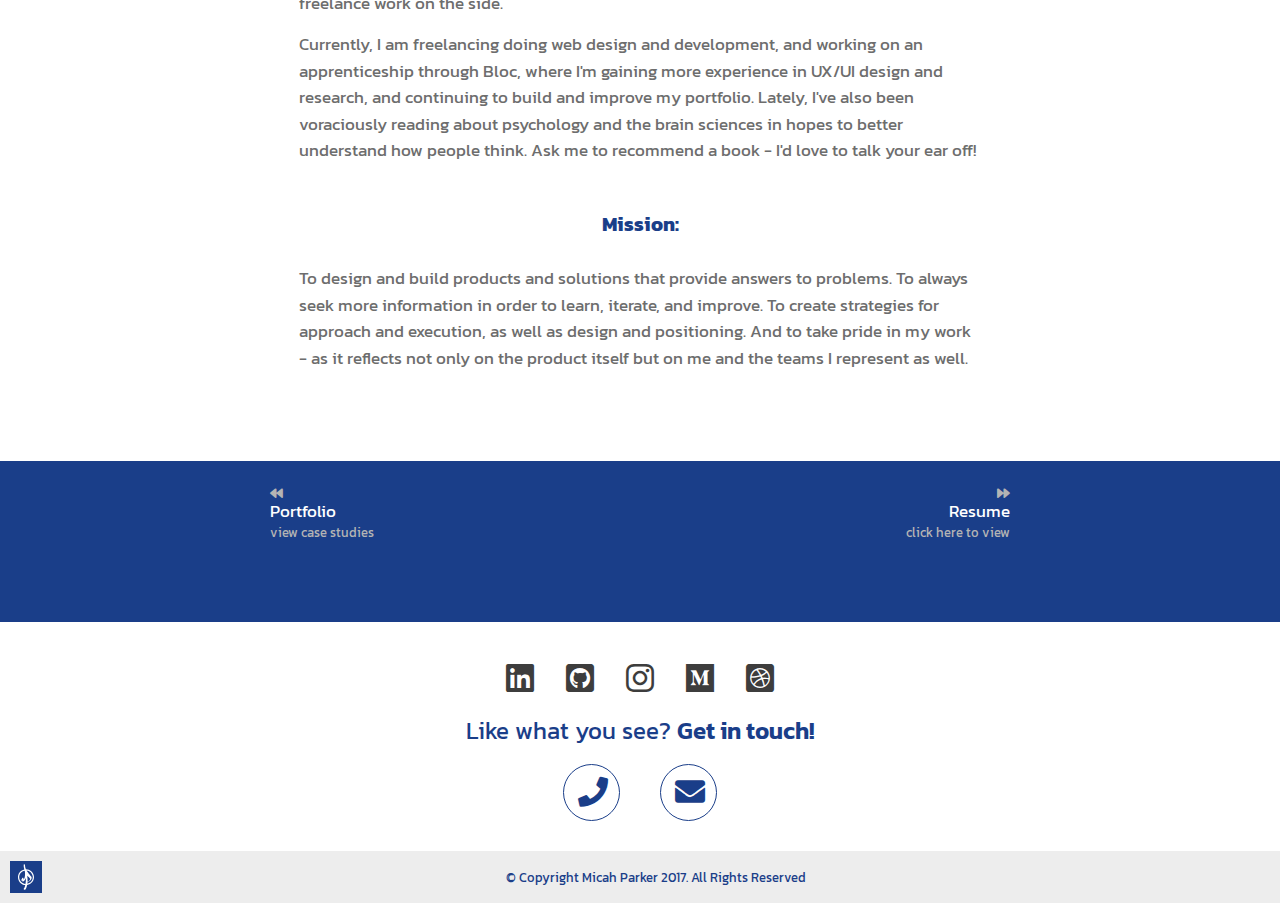
==== commit 8582ea1c: "tweaks to last commit" ====
--- a/about.html
+++ b/about.html
@@ -35,6 +35,10 @@
   <div class="container">
     <div class="portfolio_content">
       <section class="content aboutmepage">
+        <div class="contact-avatar">
+          <img src="assets/images/homepage/avatar_2.jpg" alt="Micah" onmouseover="rollover(this)" onmouseout="mouseaway(this)">
+        </div>
+
         <h4>Micah Parker</h4>
         <h5>Product & Experience Designer | Architect and Strategist</h5>
 
@@ -44,7 +48,10 @@
         </p>
 
         <p>
-          I'm a multitalented designer and strategist with a background in user experiences, web interfaces and full sites, branding, and marketing among other things. In my free time, I pursue hobbies like woodworking in my home shop, and fishing where the bite is good (or not so much). It's incredibly gratifying when you are able to master something to the point of habit, allowing you to keep reaching further into expertise and progression. I think the best feeling in the world is conquering a challenge. Through design, I'm able to create systems and strategies that solve problems for the user, and in a way that can be easily managed through streamlined processes.
+          I'm a multitalented designer and strategist with a background in user experiences, web interfaces and full sites, branding, and marketing among other things. In my free time, I pursue hobbies like woodworking in my home shop, and fishing where the bite is good (or not so much).
+        </p>
+        <p>
+          I find it incredibly gratifying when you are able to master something to the point of habit, allowing you to keep reaching further into expertise and further progression. I think the best feeling in the world is conquering a challenge. Through design, I'm able to create systems and strategies that solve problems for the user, and in a way that can be easily managed through streamlined processes.
         </p>
         <p>
           I have a background stemming from a young age in art and design. In high school I pursued drawing, painting, and photography, and my junior year became involved in glassblowing and volunteered by helping out with classes for community service, and on their production team under the guidance of my glassblowing mentor - who taught me a lot about life as well as art. Like a classic coming-of-age drama.
@@ -70,13 +77,29 @@
           To design and build products and solutions that provide answers to problems. To always seek more information in order to learn, iterate, and improve. To create strategies for approach and execution, as well as design and positioning. And to take pride in my work - as it reflects not only on the product itself but on me and the teams I represent as well.
         </p>
 
-        <h6><a href="index.html#work">Portfolio</a><a href="assets/images/pages/resume/micahparker_designer.pdf" target="_blank">Resume</a></h6>
+        <!--
+        <h6><a href="index.html#work">Portfolio</a><a href="assets/images/pages/resume/micahparker_designer.pdf" target="_blank">Resume</a></h6> -->
 
       </section>
 
-
-
-
+      <div class="next-proj-block">
+        <div class="cell">
+          <a href="index.html#work">
+            <div class="last-proj">
+              <h6><i class="fas fa-backward" style="padding-right: 5px;"></i></h6>
+              <h3>Portfolio</h3>
+              <p>view case studies</p>
+              </div>
+          </a>
+          <a href="assets/images/pages/resume/micahparker_designer.pdf" target="_blank">
+            <div class="next-proj">
+              <h6><i class="fas fa-forward" style="padding-left: 5px;"></i></h6>
+              <h3>Resume</h3>
+              <p>click here to view</p>
+            </div>
+          </a>
+        </div>
+      </div>
     </div>
 
 
@@ -128,5 +151,19 @@
   gtag('config', 'UA-111622996-1');
 </script>
 
+  <script type="text/javascript">
+
+  function rollover(my_image)
+    {
+      my_image.src = "assets/images/homepage/avatar_secret_2.jpg";
+    }
+
+    function mouseaway(my_image)
+    {
+      my_image.src = 'assets/images/homepage/avatar_2.jpg';
+    }
+
+</script>
+
 </body>
 </html>
--- a/css/styles.css
+++ b/css/styles.css
@@ -32,7 +32,7 @@
 
 h5 {
   font-size: 1rem;
-  line-height: 1.125rem;
+  line-height: 1.25rem;
 }
 
 h6 {
@@ -292,14 +292,18 @@
   background-image: url(../assets/images/homepage/hero-background_1.jpg);
   background-position: center;
   background-size: cover;
-  height: 100%;
+  height: 486px;
   text-align: center;
   color: #fff;
+  box-sizing: border-box;
+  padding: 180px 30px;
+
 }
 
 #hero h2 {
   padding-top: 75px;
 }
+
 
 
 /***** CONTENT CONTAINER *****/
@@ -310,7 +314,7 @@
 
 .content-container .hp-section-title {
   text-align: center;
-  width: 80%;
+  width: 85%;
   margin:20px auto;
 }
 
@@ -349,9 +353,9 @@
 }
 
 .contact-avatar img {
-  width: 150px;
-  text-align: center;
-  padding: 0 20px;
+  width: 200px;
+  text-align: center;
+  padding: 40px 20px;
   margin: 0 auto;
   border-radius: 100%;
 }
@@ -414,6 +418,7 @@
   background-color: #1a3e89;
   color: #999999;
   width: 100%;
+  padding: 100px 0;
 }
 
 #testimonials i {
@@ -545,22 +550,27 @@
 
 /***** FOOTER *****/
 footer {
-  padding: 20px 0 30px;
+  padding: 10px;
   text-align: center;
   background-color: #ededed;
+  height: 32px;
 }
 
 footer img {
   margin: 0 auto;
   width: 32px;
-  padding-top: 30px;
+  display: inline-block;
+  float: left;
 }
 
 footer h6 {
   color: #1a3e89;
   font-weight: 400;
   border: 0;
-  font-size: .9rem;
+  font-size: .7rem;
+  display: inline-block;
+  vertical-align: top;
+  padding-top: 6px;
 }
 
 
@@ -841,7 +851,7 @@
 }
 
 footer h6 {
-  font-size: .9rem;
+  font-size: .8rem;
 }
 
 }
--- a/css/portfoliopages.css
+++ b/css/portfoliopages.css
@@ -7,7 +7,7 @@
 
 /* PORTFOLIO PAGE STYLES*/
 .portfolio_content section.content.aboutmepage h6:last-of-type {
-  margin: 50px 20px 30px;
+  margin: 50px auto 30px;
   text-align: center;
 }
 
@@ -18,6 +18,10 @@
 
 .portfolio_content section.aboutmepage h6 a:last-child {
   border-right: none;
+}
+
+.portfolio_content section.aboutmepage {
+  padding: 40px 0;
 }
 
 .portfolio_content section.content {
@@ -177,7 +181,6 @@
   position: relative;
   top: -3px;
   z-index: -10;
-
 }
 
 .study {
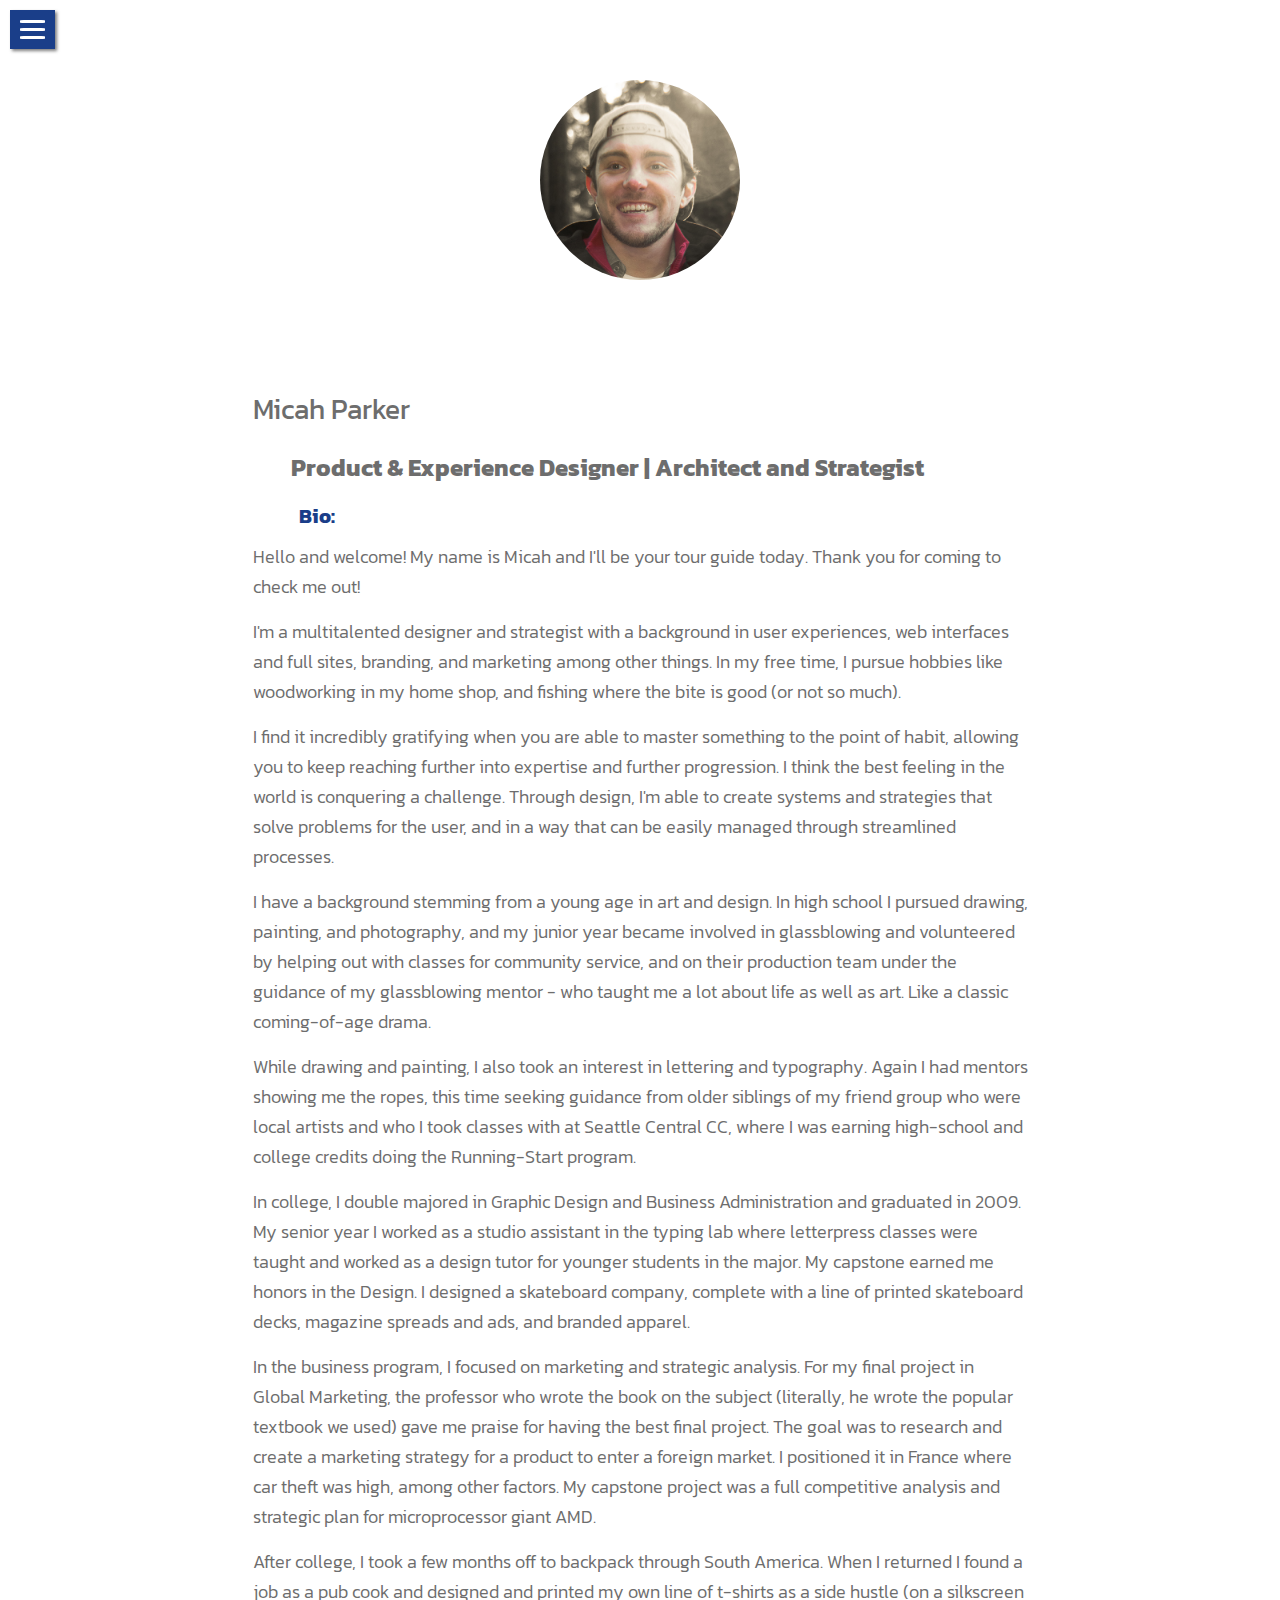
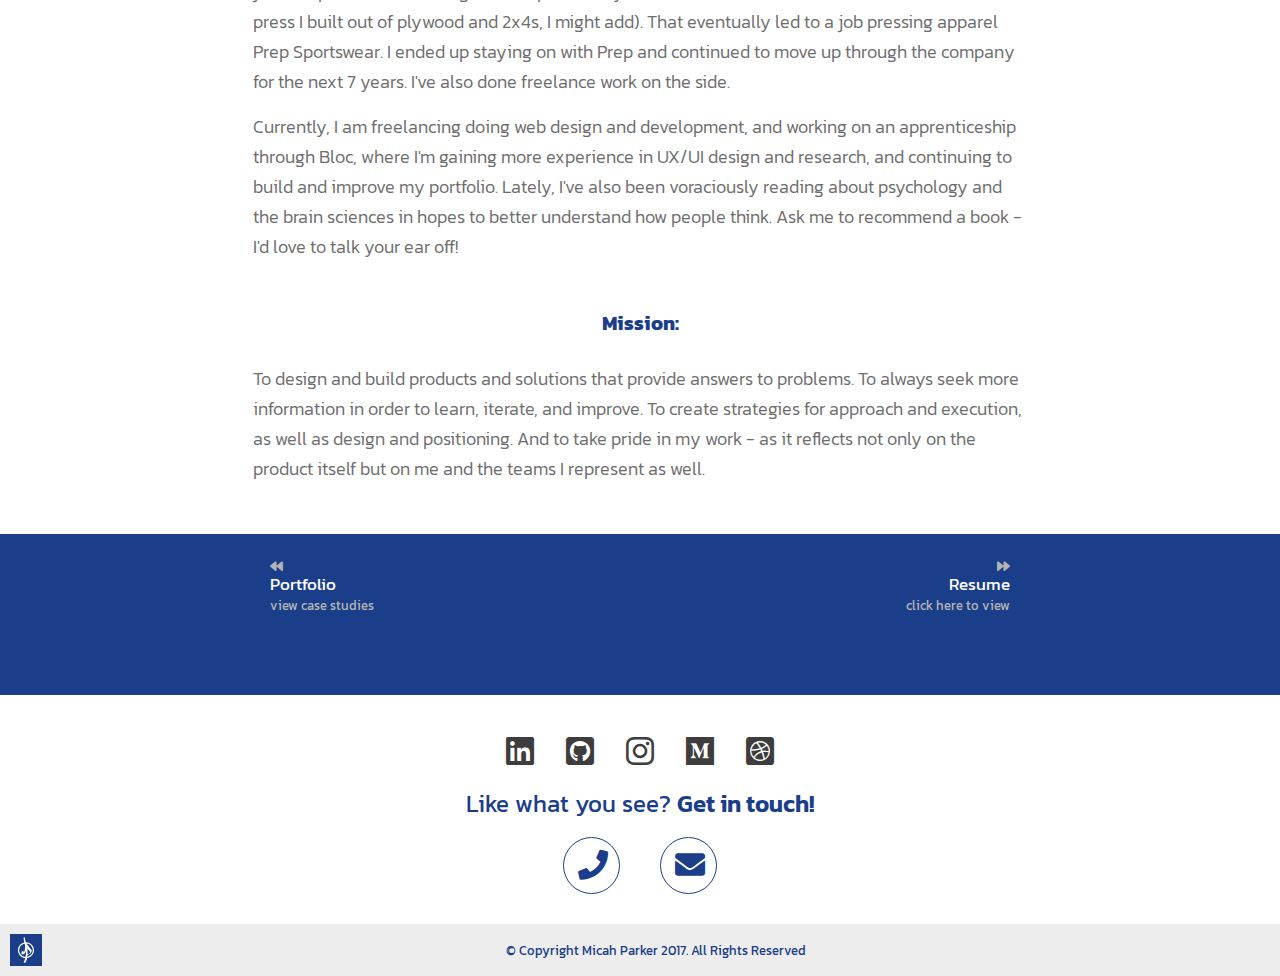
==== commit c8ed4a9a: "new case study format on LL" ====
--- a/about.html
+++ b/about.html
@@ -5,7 +5,7 @@
     <meta name="viewport" content="width=device-width,initial-scale=1">
     <meta charset="UTF-8">
     <title>Micah Parker - UX | UI | Visual | Development | Branding</title>
-    <link href="https://fonts.googleapis.com/css?family=Kanit:200,300,300i,400,500" rel="stylesheet">
+    <link href="https://fonts.googleapis.com/css?family=Kanit:200,300,400,400i,600" rel="stylesheet">
     <link rel="stylesheet" type="text/css" href="css/normalize.css">
     <link href="css/fontawesome-all.css" rel="stylesheet">
     <link rel="stylesheet" type="text/css" href="css/styles.css">
--- a/css/styles.css
+++ b/css/styles.css
@@ -73,7 +73,7 @@
 }
 
 .center {
-  text-align: center;
+  text-align: center !important;
   margin: 0 auto;
 }
 
@@ -81,9 +81,21 @@
   display: none;
 }
 
-.nodesk {display: inherit;}
-
-
+.nodesk {
+  display: inherit;
+}
+
+.txt300 {
+    font-weight: 300 !important;
+}
+
+.txt400 {
+    font-weight: 400 !important;
+}
+
+.txt600 {
+    font-weight: 600 !important;
+}
 
 
 
@@ -612,7 +624,7 @@
 }
 
 p {
-  font-size: 1.075rem;
+  font-size: 1.125rem;
 }
 
 .nomobile {
@@ -664,7 +676,6 @@
 }
 
 #hero h3 {
-  padding-top: 186px;
   padding-bottom: 5px;
   text-transform: uppercase;
   font-size: 1.125rem;
@@ -687,13 +698,14 @@
 .content-container .hp-section-title {
   width: 80%;
   max-width: 800px;
-  margin:100px auto 30px;
+  margin:100px auto 20px;
 }
 
 .content-container .hp-section-title h3 {
   padding-bottom: 15px;
   line-height: 2.5rem;
   font-size: 3rem;
+  font-weight: 200;
 }
 
   #work, #about {
--- a/css/portfoliopages.css
+++ b/css/portfoliopages.css
@@ -6,6 +6,136 @@
 }
 
 /* PORTFOLIO PAGE STYLES*/
+
+
+/* GLOBAL PAGE MODS */
+.highlight-txt {
+  font-weight: 600;
+}
+
+.toupper {
+  text-transform: uppercase;
+}
+
+
+
+/* STRUCTURE */
+.project-sect {
+  margin: 0 30px;
+}
+
+
+.divider {
+  width: 80%;
+  height: 2px;
+  background-color: #cdcdcd;
+  margin: 70px auto;
+}
+
+.twoup-img {
+  padding-top: 50px;
+  width: 100%;
+  display: flex;
+  justify-content: space-between;
+}
+
+.twoup-img img {
+  display: inline-block;
+  width: 47%;
+  align-self: center;
+}
+
+.oneup-img {
+  text-align: center;
+}
+
+.oneup-img img {
+  margin-top: 60px;
+  text-align: center;
+  max-width: 300px;
+}
+
+.study {
+  border-left: 5px solid #1a3e89;
+  padding-left: 30px;
+  margin: 0 auto;
+}
+
+.callout-cell {
+  box-sizing: border-box;
+  padding: 50px;
+  vertical-align: top;
+  margin-top: 70px;
+}
+
+.content-break {
+  width: 100%;
+}
+
+.content-break img {
+  max-width: 100%;
+}
+
+#littleleaguepage .callout-cell .left {
+  text-align: center;
+}
+
+#littleleaguepage .callout-cell h4 {
+  color: #fff;
+  vertical-align: top;
+  margin-top: 0;
+}
+
+#littleleaguepage .callout-cell p {
+  color: #fff;
+}
+
+#littleleaguepage .callout-cell img {
+  width:150px;
+  height: 150px;
+  padding-bottom: 50px;
+  padding-right: 0;
+}
+
+#littleleaguepage .portfolio_content section.content .project-sect h5 {
+  color: #00539F !important;
+}
+
+#littleleaguepage .cycle-graphic {
+  display: inline-flex;
+  width: 100%;
+  justify-content: space-between;
+  padding: 30px 0;
+}
+
+#littleleaguepage .cycle-graphic div {
+  width: 100%;
+}
+
+#littleleaguepage .cycle-graphic ul li::before {
+  color: #00539f;
+}
+
+#littleleaguepage .top20 {
+  position: relative;
+  top: 25px;
+}
+
+#littleleaguepage .marg-bottom50 {
+  margin-bottom: 50px;
+  margin-top: 30px;
+}
+
+#littleleaguepage .branding {
+  box-sizing: border-box;
+  padding: 0 30px;
+}
+
+section.content .project-sect h5 {
+  margin: 10px auto !important;
+}
+
+
 .portfolio_content section.content.aboutmepage h6:last-of-type {
   margin: 50px auto 30px;
   text-align: center;
@@ -25,7 +155,7 @@
 }
 
 .portfolio_content section.content {
-  max-width: 800px;
+  max-width: 900px;
   margin: 0 auto;
 }
 
@@ -45,10 +175,6 @@
   padding:  60px 40px;
 }
 
-.portfolio_content section.hero .title {
-  padding: 30px 0;
-}
-
 .portfolio_content section.hero .title h3 i {
   padding-top: 10px;
 }
@@ -70,62 +196,17 @@
   font-size: .9rem;
 }
 
-.section-nav-push {
-  height:70px;
-}
-
-.portfolio_content .page-nav-block {
-  width: 100%;
-  background-color: #1a3e89;
-  padding: 20px 0;
-  margin-bottom: 40px;
-}
-
-.portfolio_content .page-nav {
-  display: flex;
-  margin:0 auto;
-  justify-content: space-around;
-  max-width: 650px;
-}
-
-.portfolio_content .page-nav-block p {
-  color:#b4b4b4;
-  font-weight: 300;
-  font-size: 1.125rem;
-  position: relative;
-  top: 2px;
-}
-
-.page-nav {
-  padding: 0 10px;
-}
-
-.portfolio_content .page-nav a {
-  color:#b4b4b4;
-  font-weight: 400;
-  text-decoration: none;
-  font-size: 1rem;
-  line-height: 1.5rem;
-}
-
-.portfolio_content .page-nav a:hover {
-  color:#ffffff;
-  transition: .125s ease-out;
-}
-
-.portfolio_content .page-nav a:active, {
-  color:#b4b4b4;
-}
 
 .portfolio_content section.content h4 {
-  width: 90%;
   margin:30px auto 0;
   color: #6d6d6d;
   text-align: left;
+  font-weight: 400;
 }
 
 .portfolio_content section.content h4:first-of-type {
-  margin:30px auto 0;
+  margin-top:70px;
+  margin-bottom: 30px;
 }
 
 .portfolio_content section.content h5 {
@@ -143,11 +224,11 @@
 }
 
 .portfolio_content section.content p {
-  width: 85%;
   margin:15px auto 10px;
-  line-height: 1.65rem;
+  line-height: 1.875rem;
   color: #6d6d6d;
   text-align: left;
+  font-weight: 300;
 }
 
 .portfolio_content section.content p a {
@@ -183,13 +264,6 @@
   z-index: -10;
 }
 
-.study {
-  border-left: 5px solid #1a3e89;
-  width: 88%;
-  margin: 0 auto;
-  font-style: italic;
-}
-
 
 
 .portfolio_content section.content h5.quotable {
@@ -248,9 +322,9 @@
 
 .portfolio_content section.content h6.project-link {
 text-align: center;
-padding: 15px 0;
 display: block;
 font-size: 1.5rem;
+margin: 0 auto 70px;
 }
 
 .portfolio_content section.content h6 a {
@@ -272,7 +346,6 @@
 .next-proj-block {
   background-color: #1a3e89;
   padding: 20px 20px 80px;
-  margin-top: 40px;
 }
 
 .next-proj-block .cell {
@@ -345,6 +418,38 @@
 
 /* PORTFOLIO */
 
+.oneup-img img {
+  margin-top: 60px;
+  text-align: center;
+  max-width: 900px;
+}
+
+.content-break img {
+  max-width: 100%;
+}
+
+.callout-cell .left, .callout-cell .right {
+  display: table-cell !important;
+  vertical-align: top;
+  height: fit-content;
+}
+
+#littleleaguepage .callout-cell img {
+  width:150px;
+  height: 150px;
+  padding-right: 50px;
+  padding-bottom: 0;
+}
+
+#littleleaguepage .top100 {
+  position: relative;
+  top: 100px;
+}
+
+#littleleaguepage .marg-bottom150 {
+  margin-bottom: 150px;
+}
+
 .portfolio_content section.aboutmepage {
   max-width: 775px;
 }
@@ -378,10 +483,6 @@
     display: inherit;
   }
 
-  .portfolio_content section.content p {
-    width: 88%;
-    }
-
   .portfolio_content section.content p a {
     text-align: center;
     padding: 20px 0;
@@ -454,3 +555,33 @@
 
 
 }
+
+
+
+/* ANIMATIONS */
+.animated {
+  animation-duration: 1s;
+  animation-fill-mode: both;
+}
+
+.animated.infinite {
+  animation-iteration-count: infinite;
+}
+
+@keyframes rotateIn {
+  from {
+    transform-origin: center;
+    transform: rotate3d(0, 0, 1, -200deg);
+    opacity: 0;
+  }
+
+  to {
+    transform-origin: center;
+    transform: translate3d(0, 0, 0);
+    opacity: 1;
+  }
+}
+
+.rotateIn {
+  animation-name: rotateIn;
+}
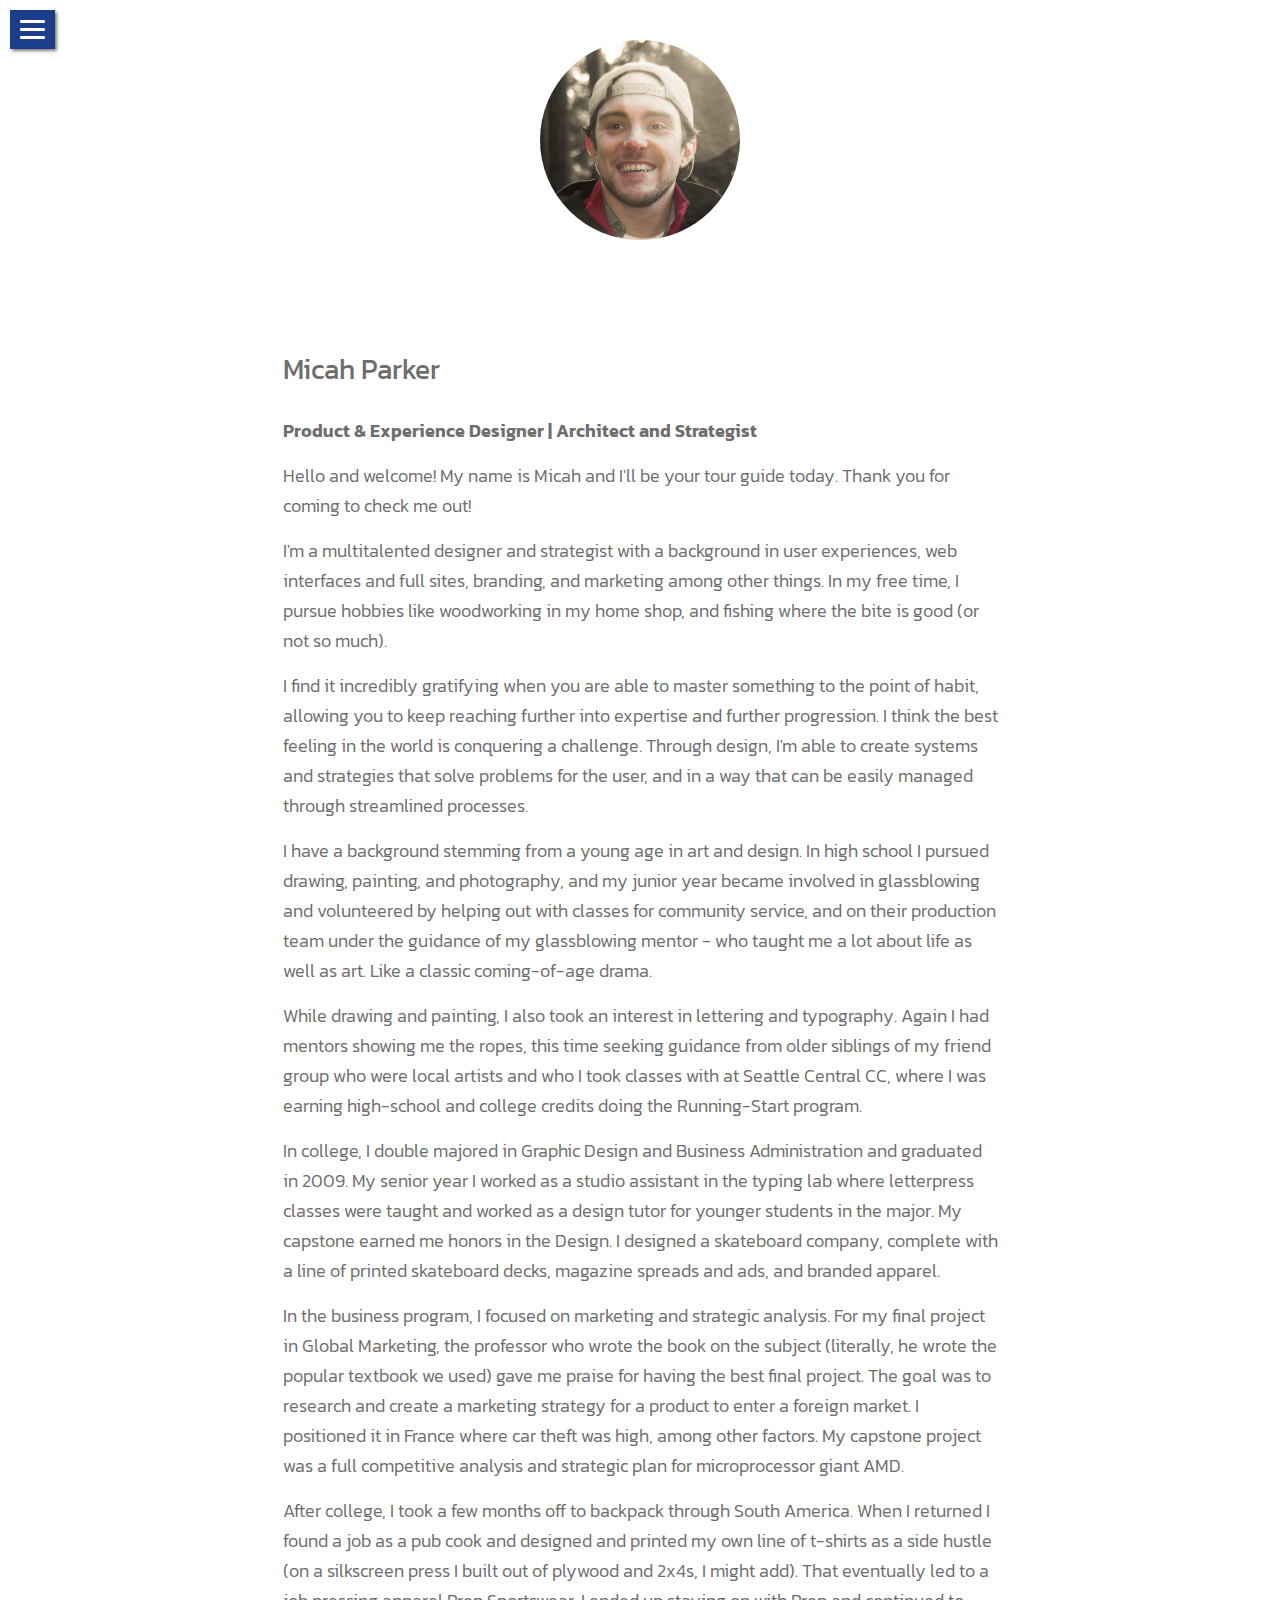
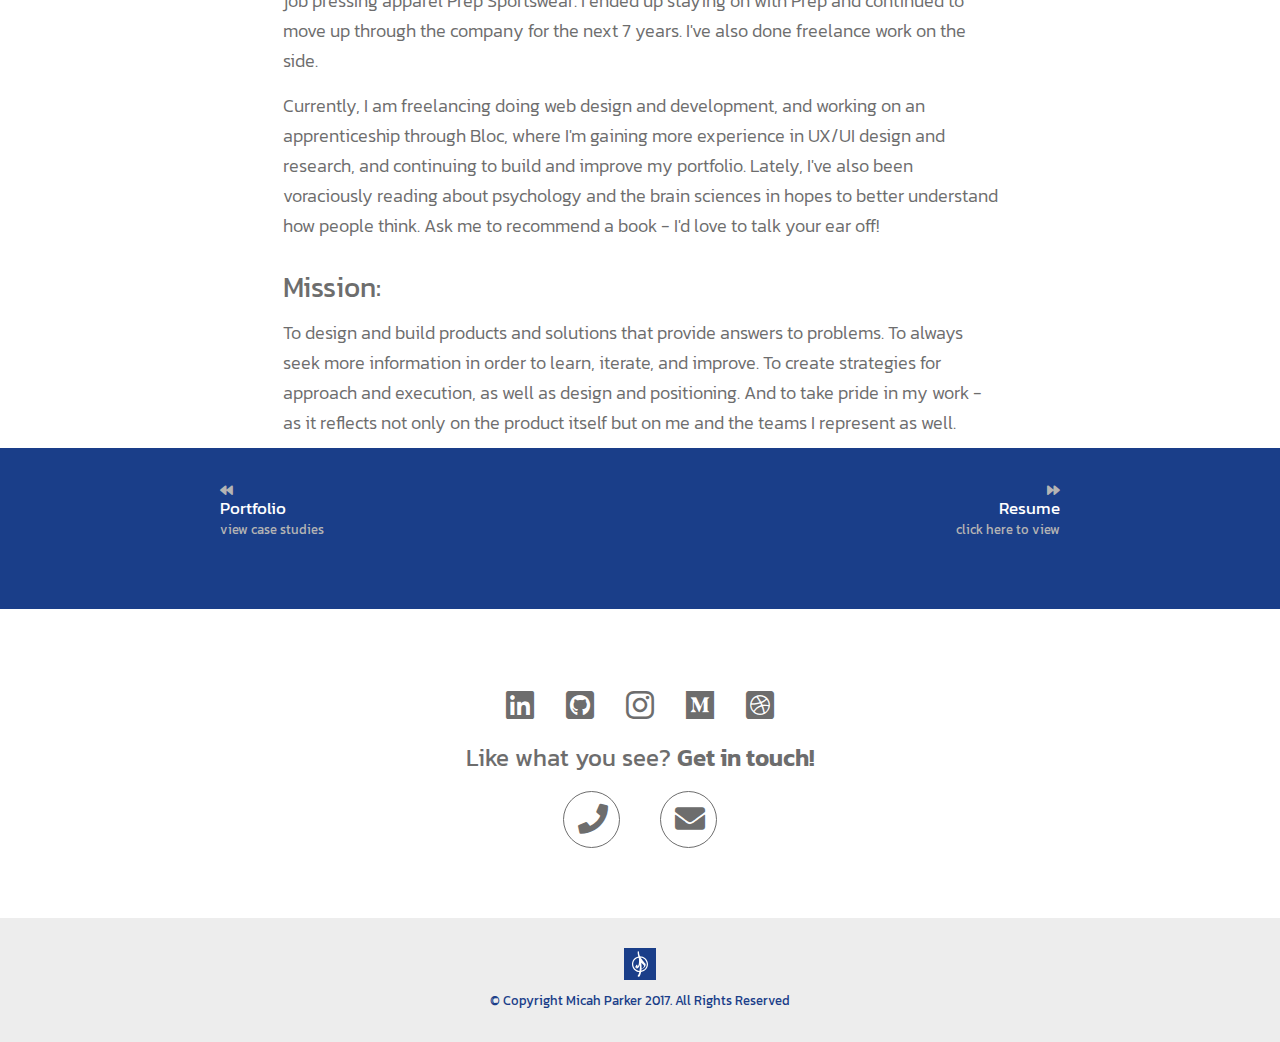
==== commit 234a688c: "updates to case studies and site design" ====
--- a/about.html
+++ b/about.html
@@ -5,7 +5,7 @@
     <meta name="viewport" content="width=device-width,initial-scale=1">
     <meta charset="UTF-8">
     <title>Micah Parker - UX | UI | Visual | Development | Branding</title>
-    <link href="https://fonts.googleapis.com/css?family=Kanit:200,300,400,400i,600" rel="stylesheet">
+    <link href="https://fonts.googleapis.com/css?family=Kanit:200,300,300i,400,400i,600" rel="stylesheet">
     <link rel="stylesheet" type="text/css" href="css/normalize.css">
     <link href="css/fontawesome-all.css" rel="stylesheet">
     <link rel="stylesheet" type="text/css" href="css/styles.css">
@@ -23,7 +23,7 @@
       <ul class="menulist">
         <li><a class="menuitems" href="index.html"><img src="assets/images/homepage/mp-logo.svg" alt=""></a></li>
         <li><a class="menuitems" href="about.html" onClick="window.location.reload()">ABOUT</a></li>
-        <li><a class="menuitems" href="index.html#work">PORTFOLIO</a></li>
+        <li><a class="menuitems" href="index.html#portfolio">PORTFOLIO</a></li>
         <li><a class="menuitems" target="_blank" href="assets/images/pages/resume/micahparker_designer.pdf">RESUME</a></li>
 
       </ul>
@@ -39,47 +39,44 @@
           <img src="assets/images/homepage/avatar_2.jpg" alt="Micah" onmouseover="rollover(this)" onmouseout="mouseaway(this)">
         </div>
 
-        <h4>Micah Parker</h4>
-        <h5>Product & Experience Designer | Architect and Strategist</h5>
+        <div class="project-sect">
+          <h4>Micah Parker</h4>
+          <p class="txt600 marg-top30">Product & Experience Designer | Architect and Strategist</h4>
 
-        <h6>Bio:</h6>
-        <p>
-          Hello and welcome! My name is Micah and I'll be your tour guide today. Thank you for coming to check me out!
-        </p>
+          <p>
+            Hello and welcome! My name is Micah and I'll be your tour guide today. Thank you for coming to check me out!
+          </p>
 
-        <p>
-          I'm a multitalented designer and strategist with a background in user experiences, web interfaces and full sites, branding, and marketing among other things. In my free time, I pursue hobbies like woodworking in my home shop, and fishing where the bite is good (or not so much).
-        </p>
-        <p>
-          I find it incredibly gratifying when you are able to master something to the point of habit, allowing you to keep reaching further into expertise and further progression. I think the best feeling in the world is conquering a challenge. Through design, I'm able to create systems and strategies that solve problems for the user, and in a way that can be easily managed through streamlined processes.
-        </p>
-        <p>
-          I have a background stemming from a young age in art and design. In high school I pursued drawing, painting, and photography, and my junior year became involved in glassblowing and volunteered by helping out with classes for community service, and on their production team under the guidance of my glassblowing mentor - who taught me a lot about life as well as art. Like a classic coming-of-age drama.
-        </p>
-        <p>
-          While drawing and painting, I also took an interest in lettering and typography. Again I had mentors showing me the ropes, this time seeking guidance from older siblings of my friend group who were local artists and who I took classes with at Seattle Central CC, where I was earning high-school and college credits doing the Running-Start program.
-        </p>
-        <p>
-          In college, I double majored in Graphic Design and Business Administration and graduated in 2009. My senior year I worked as a studio assistant in the typing lab where letterpress classes were taught and worked as a design tutor for younger students in the major. My capstone earned me honors in the Design. I designed a skateboard company, complete with a line of printed skateboard decks, magazine spreads and ads, and branded apparel.
-        </p>
-        <p>
-          In the business program, I focused on marketing and strategic analysis. For my final project in Global Marketing, the professor who wrote the book on the subject (literally, he wrote the popular textbook we used) gave me praise for having the best final project. The goal was to research and create a marketing strategy for a product to enter a foreign market. I positioned it in France where car theft was high, among other factors. My capstone project was a full competitive analysis and strategic plan for microprocessor giant AMD.
-        </p>
-        <p>
-          After college, I took a few months off to backpack through South America. When I returned I found a job as a pub cook and designed and printed my own line of t-shirts as a side hustle (on a silkscreen press I built out of plywood and 2x4s, I might add). That eventually led to a job pressing apparel Prep Sportswear. I ended up staying on with Prep and continued to move up through the company for the next 7 years. I've also done freelance work on the side.
-        </p>
-        <p>
-          Currently, I am freelancing doing web design and development, and working on an apprenticeship through Bloc, where I'm gaining more experience in UX/UI design and research, and continuing to build and improve my portfolio. Lately, I've also been voraciously reading about psychology and the brain sciences in hopes to better understand how people think. Ask me to recommend a book - I'd love to talk your ear off!
-        </p>
+          <p>
+            I'm a multitalented designer and strategist with a background in user experiences, web interfaces and full sites, branding, and marketing among other things. In my free time, I pursue hobbies like woodworking in my home shop, and fishing where the bite is good (or not so much).
+          </p>
+          <p>
+            I find it incredibly gratifying when you are able to master something to the point of habit, allowing you to keep reaching further into expertise and further progression. I think the best feeling in the world is conquering a challenge. Through design, I'm able to create systems and strategies that solve problems for the user, and in a way that can be easily managed through streamlined processes.
+          </p>
+          <p>
+            I have a background stemming from a young age in art and design. In high school I pursued drawing, painting, and photography, and my junior year became involved in glassblowing and volunteered by helping out with classes for community service, and on their production team under the guidance of my glassblowing mentor - who taught me a lot about life as well as art. Like a classic coming-of-age drama.
+          </p>
+          <p>
+            While drawing and painting, I also took an interest in lettering and typography. Again I had mentors showing me the ropes, this time seeking guidance from older siblings of my friend group who were local artists and who I took classes with at Seattle Central CC, where I was earning high-school and college credits doing the Running-Start program.
+          </p>
+          <p>
+            In college, I double majored in Graphic Design and Business Administration and graduated in 2009. My senior year I worked as a studio assistant in the typing lab where letterpress classes were taught and worked as a design tutor for younger students in the major. My capstone earned me honors in the Design. I designed a skateboard company, complete with a line of printed skateboard decks, magazine spreads and ads, and branded apparel.
+          </p>
+          <p>
+            In the business program, I focused on marketing and strategic analysis. For my final project in Global Marketing, the professor who wrote the book on the subject (literally, he wrote the popular textbook we used) gave me praise for having the best final project. The goal was to research and create a marketing strategy for a product to enter a foreign market. I positioned it in France where car theft was high, among other factors. My capstone project was a full competitive analysis and strategic plan for microprocessor giant AMD.
+          </p>
+          <p>
+            After college, I took a few months off to backpack through South America. When I returned I found a job as a pub cook and designed and printed my own line of t-shirts as a side hustle (on a silkscreen press I built out of plywood and 2x4s, I might add). That eventually led to a job pressing apparel Prep Sportswear. I ended up staying on with Prep and continued to move up through the company for the next 7 years. I've also done freelance work on the side.
+          </p>
+          <p>
+            Currently, I am freelancing doing web design and development, and working on an apprenticeship through Bloc, where I'm gaining more experience in UX/UI design and research, and continuing to build and improve my portfolio. Lately, I've also been voraciously reading about psychology and the brain sciences in hopes to better understand how people think. Ask me to recommend a book - I'd love to talk your ear off!
+          </p>
 
-        <h6>Mission:</h6>
-        <p>
-          To design and build products and solutions that provide answers to problems. To always seek more information in order to learn, iterate, and improve. To create strategies for approach and execution, as well as design and positioning. And to take pride in my work - as it reflects not only on the product itself but on me and the teams I represent as well.
-        </p>
-
-        <!--
-        <h6><a href="index.html#work">Portfolio</a><a href="assets/images/pages/resume/micahparker_designer.pdf" target="_blank">Resume</a></h6> -->
-
+          <h4>Mission:</h4>
+          <p>
+            To design and build products and solutions that provide answers to problems. To always seek more information in order to learn, iterate, and improve. To create strategies for approach and execution, as well as design and positioning. And to take pride in my work - as it reflects not only on the product itself but on me and the teams I represent as well.
+          </p>
+        </div>
       </section>
 
       <div class="next-proj-block">
@@ -133,10 +130,9 @@
     </section>
   </div>
 
-    <footer>
-      <h6>© Copyright Micah Parker 2017. All Rights Reserved</h6>
-      <img src="assets/images/homepage/mp-logo.svg" alt="@micahmpc">
-    </footer>
+  <footer>
+    <img src="assets/images/homepage/mp-logo.svg" alt="@micahmpc"><h6>© Copyright Micah Parker 2017. All Rights Reserved</h6>
+  </footer>
 
 
   <script src="scripts/projects.js"></script>
--- a/css/styles.css
+++ b/css/styles.css
@@ -37,12 +37,12 @@
 
 h6 {
   font-size: 1.25rem;
-  line-height: 1.375rem;
+  line-height: 1.5rem;
 }
 
 p {
   font-size: 1.125rem;
-  line-height: 1.15rem;
+  line-height: 1.875rem;
 }
 
 
@@ -96,68 +96,6 @@
 .txt600 {
     font-weight: 600 !important;
 }
-
-
-
-/***** NAVIGATION *****/
-/* nav .navwrap {
-  padding: 10px 20px;
-  display: block;
-  position: fixed;
-  z-index: 1000;
-  width: 100%;
-  box-sizing: border-box;
-  box-shadow: 0px 1px 7px rgba(0,0,0,.5);
-  height: 60px;
-  background-color: #fff;
-}
-
-nav .navwrap a {
-  display: inline-block;
-  color: #1A3E89;
-}
-
-nav .navwrap a:hover, .aboutcell a:hover {
-  color: #b4b4b4;
-  transition: .125s ease-out;
-}
-
-nav .navright {
-  float:right;
-  text-align: right;
-  color: #1A3E89;
-  z-index: 2;
-}
-
-nav .navright h3 {
-  font-weight: 600;
-  line-height: 1rem;
-}
-
-nav ul {
-  list-style: none;
-  vertical-align: text-bottom;
-  display: block;
-  font-weight: 400;
-  padding-top: 8px;
-}
-
-nav ul li {
-  display: inline-block;
-  padding-left: 10px;
-}
-
-nav a {
-  text-decoration: none;
-  font-size: .9rem;
-  line-height: .6rem;
-}
-
-nav .navwrap a img {
-  height: 40px;
-}
- */
-
 
 /***** HAMBURGER NAVIGATION **/
 
@@ -189,7 +127,6 @@
   list-style:none;
 
 }
-
 
 .menulist {
   padding-top:5px;
@@ -301,19 +238,30 @@
 
 /***** HERO CELL *****/
 #hero {
-  background-image: url(../assets/images/homepage/hero-background_1.jpg);
   background-position: center;
   background-size: cover;
-  height: 486px;
-  text-align: center;
-  color: #fff;
+  height: 495px;
+  text-align: center;
+  color: #3d3d3d;
   box-sizing: border-box;
-  padding: 180px 30px;
-
+  padding: 150px 30px 0;
 }
 
 #hero h2 {
   padding-top: 75px;
+}
+
+#hero h5 {
+  padding-top: 10px;
+  font-weight: 300;
+  max-width: 320px;
+  margin: 0 auto;
+  line-height: 1.375rem;
+}
+
+#hero img {
+  max-width: 320px;
+  padding: 10px 0;
 }
 
 
@@ -356,8 +304,8 @@
   box-sizing: border-box;
   padding: 50px 0 30px;
   color: #6d6d6d;
-    display: inline-flex;
-    margin: 0 auto;
+  display: inline-flex;
+  margin: 0 auto;
 }
 
 .contact-avatar {
@@ -427,8 +375,8 @@
 /***** TESTIMONIALS *****/
 #testimonials {
   text-align: center;
-  background-color: #1a3e89;
-  color: #999999;
+  background-color: #3d3d3d;
+  color: #6d6d6d;
   width: 100%;
   padding: 100px 0;
 }
@@ -442,7 +390,7 @@
   padding: 15px;
   line-height: 1.4rem;
   color: #fff;
-  font-style: italic;
+  font-weight: 300;
 }
 
 #testimonials h5, #testimonials h6 {
@@ -452,7 +400,6 @@
 #testimonials h5 {
   margin-top: 25px;
   padding-bottom: 10px;
-  font-size: 1.25rem;
   font-weight: 600;
 }
 
@@ -477,7 +424,7 @@
 
 
 #contact a {
-  color: #1a3e89;
+  color: #6d6d6d;
   text-decoration: none;
   font-weight: 400;
 }
@@ -487,7 +434,7 @@
   font-weight: 400;
   line-height: 1.5rem;
   font-size: 1.5rem;
-  color: #1a3e89;
+  color: #6d6d6d;
 }
 
 section#contact .contact_direct_cell h2 {
@@ -540,19 +487,24 @@
 .contact_direct a {
   display: block;
   font-size: 1.075rem;
-  border: 1px solid #1a3e89;
+  border: 1px solid #6d6d6d;
   border-radius: 50%;
   width: 35px;
   height: 35px;
 }
 
+.contact_direct a i:hover {
+  color: #999;
+  transition: .125s ease-out;
+}
+
 .contact_direct h2:first-child {
   padding:20px 60px;
 }
 
 .social_links a i {
   font-size: 40px;
-  color: #3d3d3d;
+  color: #6d6d6d;
 }
 
 .social_links a i:hover {
@@ -562,17 +514,15 @@
 
 /***** FOOTER *****/
 footer {
-  padding: 10px;
+  padding: 30px;
   text-align: center;
   background-color: #ededed;
-  height: 32px;
 }
 
 footer img {
   margin: 0 auto;
   width: 32px;
-  display: inline-block;
-  float: left;
+  display: block;
 }
 
 footer h6 {
@@ -580,9 +530,9 @@
   font-weight: 400;
   border: 0;
   font-size: .7rem;
-  display: inline-block;
+  display: block;
   vertical-align: top;
-  padding-top: 6px;
+  padding-top: 10px;
 }
 
 
@@ -614,8 +564,9 @@
 }
 
 h5 {
-  font-size: 1.5rem;
+  font-size: 1.375rem;
   line-height: 1.5rem;
+  font-weight: 400;
 }
 
 h6 {
@@ -664,29 +615,23 @@
 /* HERO */
 
 #hero {
-  background-image: url(../assets/images/homepage/hero-background_1.jpg);
-  text-align: center;
-  color: #fff;
-  height:600px;
+  text-align: center;
+  height:580px;
   background-size: cover;
-}
-
-#hero h1 {
-  text-shadow: 6px 6px 10px rgba(0,0,0,.75);
+  padding: 100px 30px 0;
+}
+
+#hero img {
+  max-width: 1000px;
 }
 
 #hero h3 {
   padding-bottom: 5px;
   text-transform: uppercase;
-  font-size: 1.125rem;
 }
 
 #hero h5 {
-  font-size: 1.5rem;
-  padding-top: 10px;
-  font-weight: 300;
-  max-width: 645px;
-  margin: 0 auto;
+  max-width: 530px;
   line-height: 2rem;
 }
 
@@ -778,7 +723,7 @@
   }
 
   .workcell:nth-child(1) {
-    grid-column-end: span 6;
+    grid-column-end: span 3;
     grid-row-end: span 3;
   }
 
@@ -788,7 +733,7 @@
   }
 
   .workcell:nth-child(3) {
-    grid-column-end: span 3;
+    grid-column-end: span 6;
     grid-row-end: span 3;
   }
 
@@ -818,8 +763,7 @@
   text-align: center;
   box-sizing: border-box;
   font-size: 0;
-  padding: 100px 0;
-  background-color:#1a3e89;
+  padding: 70px 0;
   width: 100%;
 }
 
@@ -842,7 +786,7 @@
   height: auto;
   align-items: center;
   justify-content: center;
-  padding: 40px 0;
+  padding: 70px 0;
 }
 
 
--- a/css/portfoliopages.css
+++ b/css/portfoliopages.css
@@ -17,7 +17,17 @@
   text-transform: uppercase;
 }
 
-
+.marg-top-reset {
+  margin-top: 70px !important;
+}
+
+.marg-top100 {
+  margin-top: 100px !important;
+}
+
+.marg-top30 {
+  margin-top: 30px !important;
+}
 
 /* STRUCTURE */
 .project-sect {
@@ -74,6 +84,8 @@
 
 .content-break img {
   max-width: 100%;
+  display: block;
+  margin: 0 auto;
 }
 
 #littleleaguepage .callout-cell .left {
@@ -131,9 +143,110 @@
   padding: 0 30px;
 }
 
-section.content .project-sect h5 {
+
+body#aetlas .project-sect p, body#aetlas .project-sect h4, body#aetlas .project-sect h5 {
+  color: #0E343A;
+}
+
+#aetlas .project-link a {
+  color: #00C19C;
+  padding: 0;
+}
+
+#aetlas .project-link a:hover {
+  color: #999999;
+  transition: .125s ease-out;
+}
+
+.project-link a i {
+  padding-right: 15px;
+}
+
+#aetlas .persona-cell {
+  width: 100%;
+  text-align: center;
+}
+
+#aetlas .persona-cell img {
+  margin-top: 70px;
+  width: 170px;
+  height: auto;
+  border-radius: 50%;
+  text-align: center
+}
+
+#aetlas .aetlas {
+  width: 100%;
+  height: 146px;
+  background: rgba(14,52,58,1); /* Old browsers */
+  background: -moz-linear-gradient(top, rgba(0,0,0,1) 0%, rgba(14,52,58,1) 50%, rgba(0,193,156,1) 100%);
+  background: -webkit-linear-gradient(top, rgba(0,0,0,1) 0%,rgba(14,52,58,1) 50%,rgba(0,193,156,1) 100%);
+  background: linear-gradient(to bottom, rgba(0,0,0,1) 0%,rgba(14,52,58,1) 50%,rgba(0,193,156,1) 100%);
+}
+
+#aetlas .aetlas img {
+  position: relative;
+  top: -20px;
+}
+
+#aetlas .content-break .scroll-svg {
+  width:100%;
+  max-width: 1400px !important;
+  margin: 0 auto;
+  height: 150px;
+  overflow-y: scroll;
+}
+
+#aetlas .content-break .scroll-svg::-webkit-scrollbar {
+  width:10px;
+}
+
+#aetlas .content-break .scroll-svg::-webkit-scrollbar-track {
+  background: #cdcdcd;
+    border-radius: 5px;
+}
+
+#aetlas .content-break .scroll-svg::-webkit-scrollbar-thumb {
+  background: #0E343A;
+  border-radius: 5px;
+}
+
+#aetlas .branding img {
+  text-align: center;
+  margin: 30px auto 0;
+  max-width: 100%;
+}
+
+#aetlas .live-prototype img {
+  width: 100%;
+}
+
+section.content-break .project-sect {
+  margin: 70px 30px;
+  padding: 70px 0;
+}
+
+#aetlas section.content .project-sect h5 {
   margin: 10px auto !important;
 }
+
+.content-break .project-sect table {
+  text-align: left;
+  width: 100%;
+}
+
+.content-break .project-sect tr.stat-amt td {
+  color: #fff;
+  font-size: 3.25rem;
+  font-weight: 600;
+}
+
+.content-break .project-sect tr.stat-desc td p {
+  max-width: 80%;
+  line-height:
+}
+
+
 
 
 .portfolio_content section.content.aboutmepage h6:last-of-type {
@@ -157,6 +270,7 @@
 .portfolio_content section.content {
   max-width: 900px;
   margin: 0 auto;
+  padding: 0 20px;
 }
 
 .portfolio_content .hero h2, .portfolio_content .hero h3  {
@@ -175,6 +289,10 @@
   padding:  60px 40px;
 }
 
+.portfolio_content .hero h3 {
+  line-height: 1.5rem;
+}
+
 .portfolio_content section.hero .title h3 i {
   padding-top: 10px;
 }
@@ -194,6 +312,7 @@
   text-align: center;
   padding-top: 5px;
   font-size: .9rem;
+  line-height: 1.25rem;
 }
 
 
@@ -209,11 +328,8 @@
   margin-bottom: 30px;
 }
 
-.portfolio_content section.content h5 {
-  width: 90%;
-  margin:10px auto 20px;
+section.content .project-sect h5 {
   color: #6d6d6d;
-  text-align: left;
 }
 
 .portfolio_content section.content h6 {
@@ -244,15 +360,16 @@
 
 .portfolio_content section.content ul {
   color: #6d6d6d;
-  width: 85%;
-  margin: 15px auto;
+  width: 100%;
+  margin: 15px 0;
   line-height: 1.5rem;
   font-size: 1rem;
+  font-weight: 300;
 }
 
 .portfolio_content section.content ul li {
   list-style: none;
-  padding-bottom: 15px;
+  padding-bottom: 30px;
 }
 
 .portfolio_content section.content ul li::before {
@@ -284,7 +401,6 @@
 .portfolio_content section.content .project-image{
   width: 100%;
   text-align: center;
-  padding: 20px 15px;
   box-sizing: border-box;
 }
 
@@ -345,7 +461,7 @@
 /***** Next Project Block *****/
 .next-proj-block {
   background-color: #1a3e89;
-  padding: 20px 20px 80px;
+  padding: 30px 30px 70px;
 }
 
 .next-proj-block .cell {
@@ -393,8 +509,9 @@
 
 a .last-proj p, a .next-proj p {
   font-size: .8rem;
-  color: #b4b4b4;
+  color: #b4b4b4 !important;
   padding-top: 5px;
+  line-height: 1.125rem;
 }
 
 a .next-proj {
@@ -410,13 +527,15 @@
 @media screen and (min-width: 768px) {
 
 /* MODS TO GLOBAL */
-  section#contact {
-    width: 100%;
-    padding: 30px 0;
-    display: block;
-  }
+
 
 /* PORTFOLIO */
+
+section.content-break .project-sect {
+  max-width: 840px;
+  margin: 0 auto;
+  padding: 70px 30px;
+}
 
 .oneup-img img {
   margin-top: 60px;
@@ -450,6 +569,57 @@
   margin-bottom: 150px;
 }
 
+#aetlas .persona-cell {
+  display: inline-flex;
+}
+
+#aetlas .persona-info {
+  display: inline-block;
+  padding-left: 70px;
+  vertical-align: top;
+  margin-top: 70px;
+}
+
+#aetlas .persona-cell img {
+  margin-top: 70px;
+  width: 230px;
+}
+
+#aetlas .content-break .scroll-svg {
+  height: 200px;
+  padding: 30px;
+}
+
+#aetlas .aetlas {
+  width: 100%;
+  height: 540px;
+}
+
+#aetlas .aetlas img {
+  position: relative;
+  top: -80px;
+}
+
+#aetlas .branding img {
+  text-align: center;
+  margin-top: 30px;
+}
+
+#aetlas .branding .foldup img:last-child {
+  float: right;
+}
+
+#aetlas .project-sect .live-prototype {
+   margin-top: 70px;
+   text-align: center;
+   width: 100%;
+}
+
+#aetlas .project-sect .live-prototype iframe {
+   width:428px;
+   height:866px;
+}
+
 .portfolio_content section.aboutmepage {
   max-width: 775px;
 }
@@ -496,8 +666,13 @@
   .portfolio_content section.content .project-image{
     width: 100%;
     text-align: center;
-    padding:30px;
+    margin-top: 70px;
+    margin-bottom: 70px;
     box-sizing: border-box;
+  }
+
+  .portfolio_content section.content ul {
+    margin: 15px 30px;
   }
 
   .portfolio_content section.content .project-image img {
@@ -506,7 +681,7 @@
 
   .portfolio_content section.content .device-mockup {
     text-align: center;
-    margin: 30px 0;
+    margin: 70px 0;
   }
 
   .portfolio_content section.content .device-mockup img {
@@ -549,7 +724,7 @@
 
   .next-proj-block .cell {
     justify-content: space-between;
-    max-width: 740px;
+    max-width: 840px;
     margin: 0 auto;
   }
 
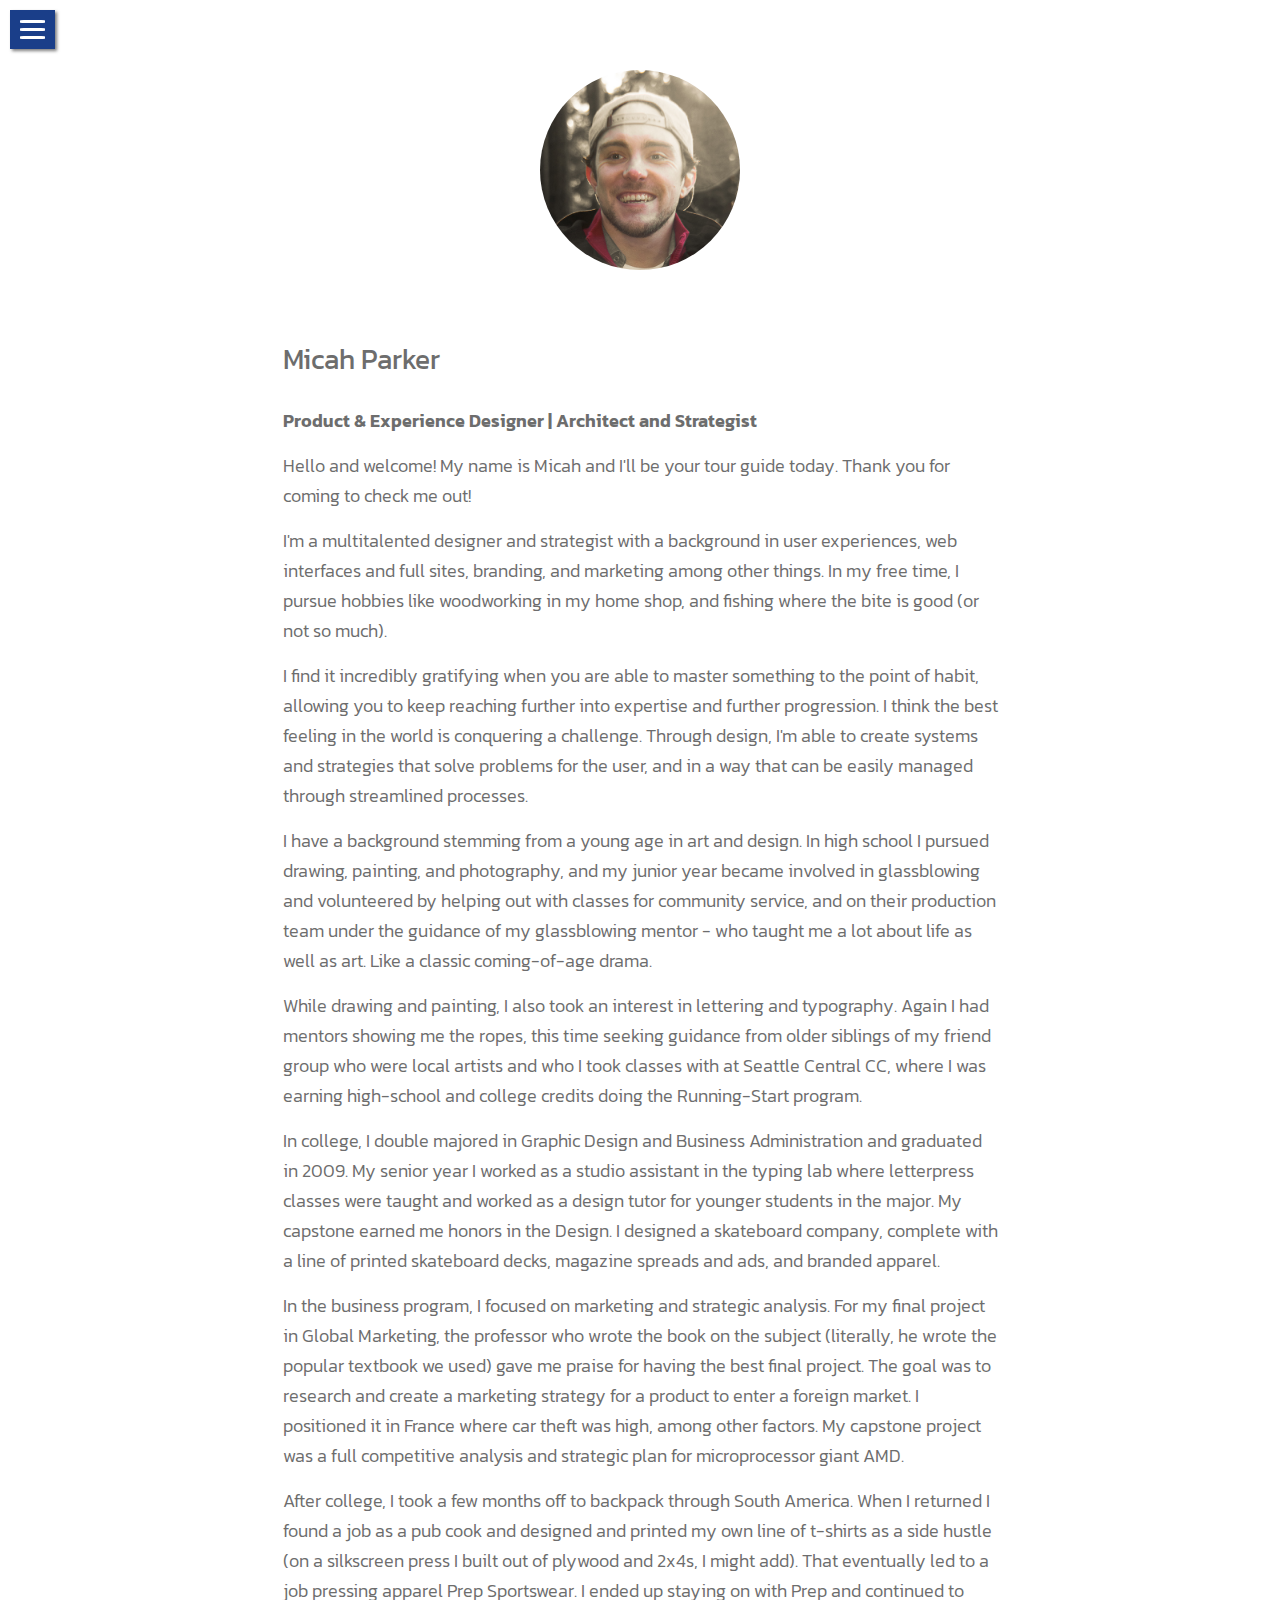
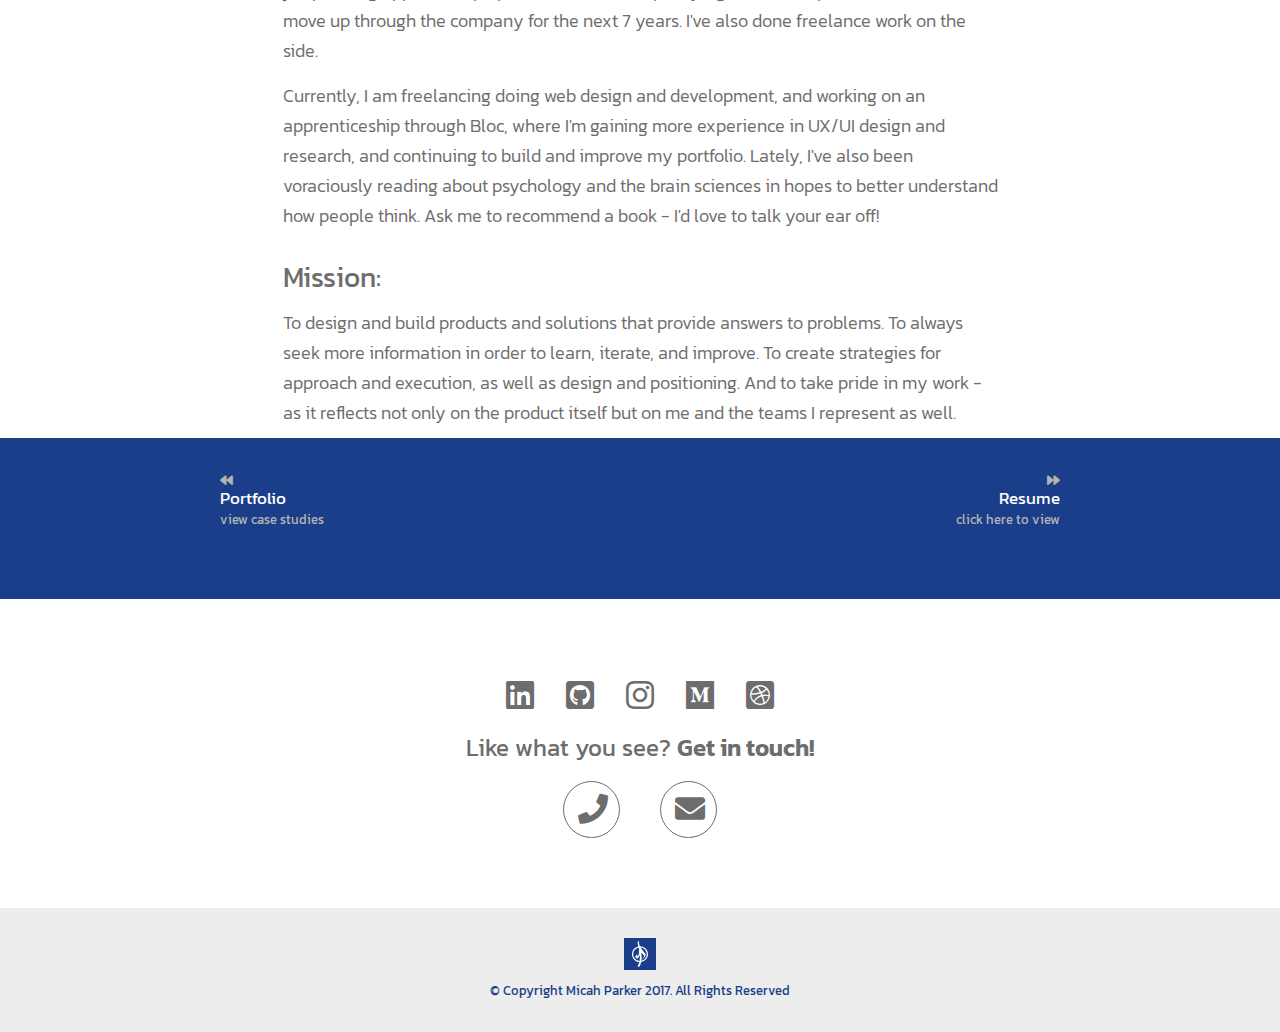
==== commit 43c3a330: "updated styles" ====
--- a/about.html
+++ b/about.html
@@ -40,7 +40,7 @@
         </div>
 
         <div class="project-sect">
-          <h4>Micah Parker</h4>
+          <h4 style="margin-top: 0;">Micah Parker</h4>
           <p class="txt600 marg-top30">Product & Experience Designer | Architect and Strategist</h4>
 
           <p>
--- a/css/styles.css
+++ b/css/styles.css
@@ -315,7 +315,7 @@
 .contact-avatar img {
   width: 200px;
   text-align: center;
-  padding: 40px 20px;
+  padding: 70px 20px;
   margin: 0 auto;
   border-radius: 100%;
 }
